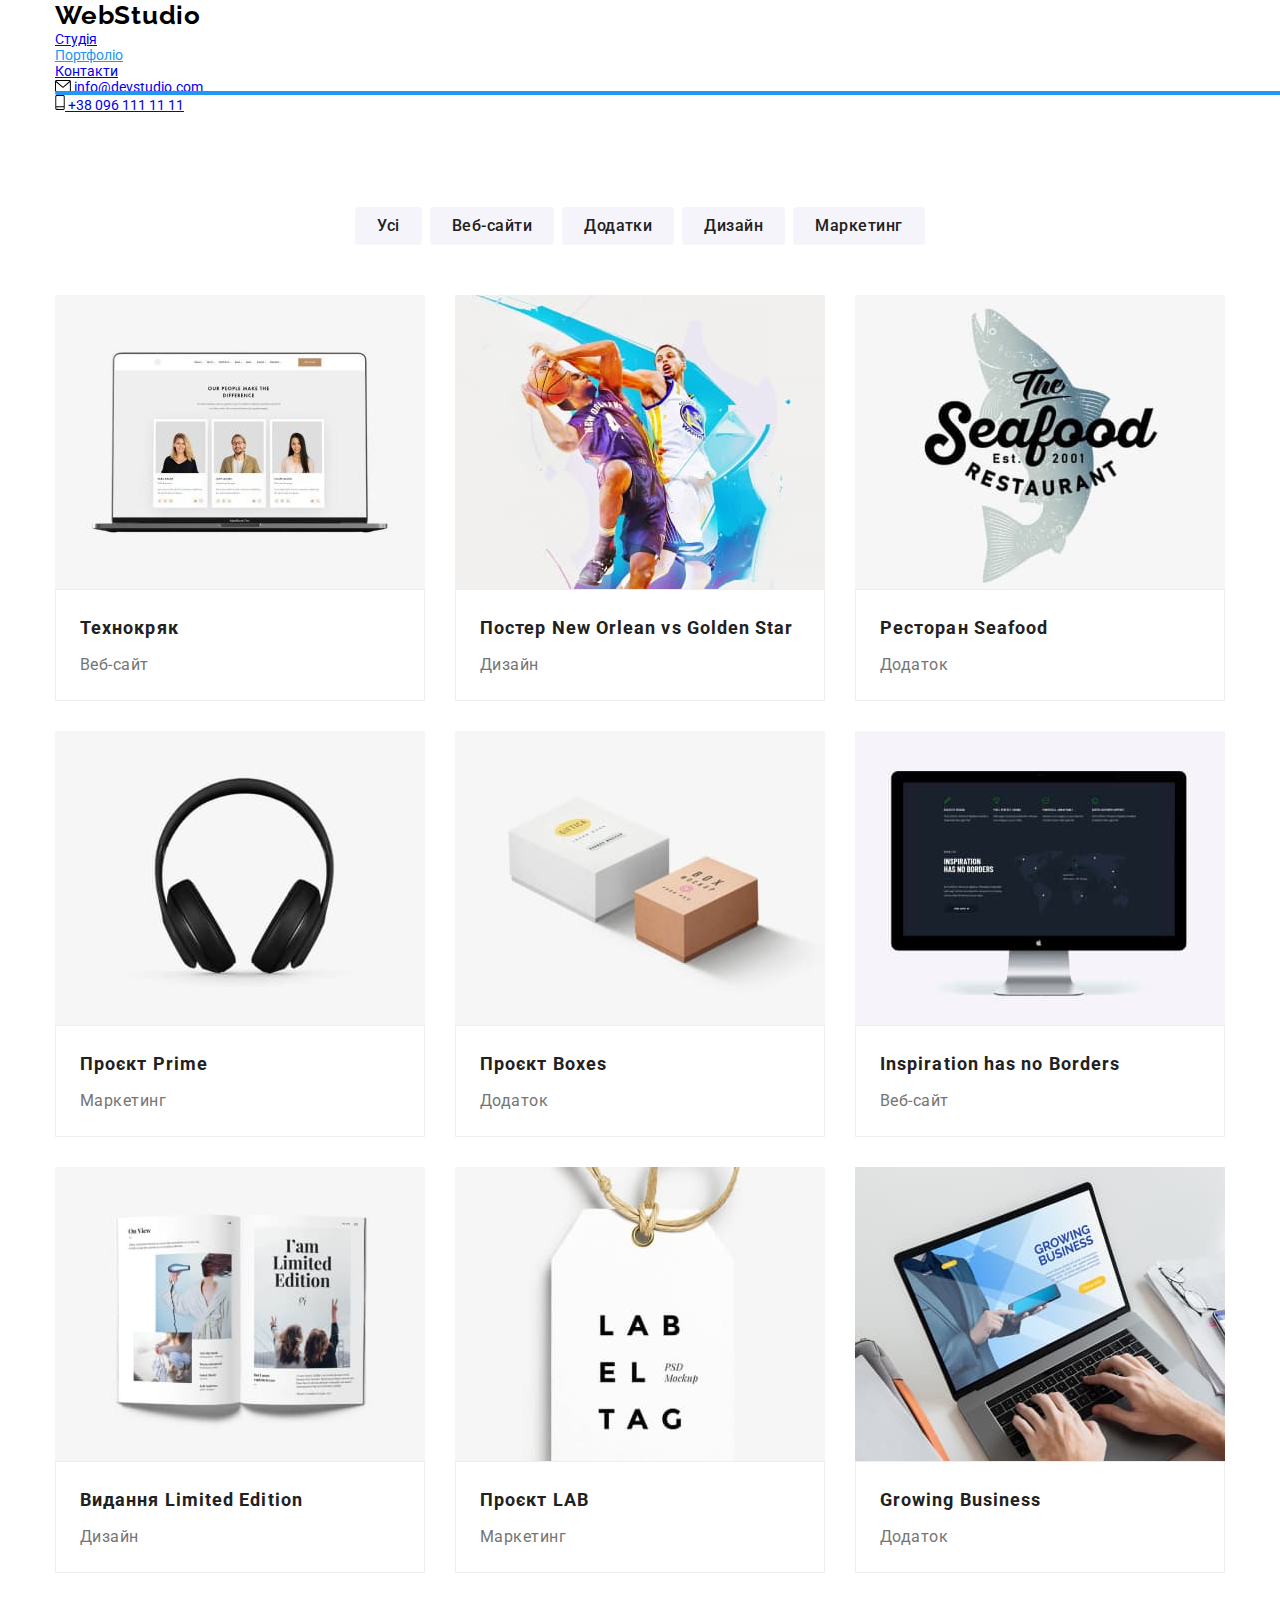
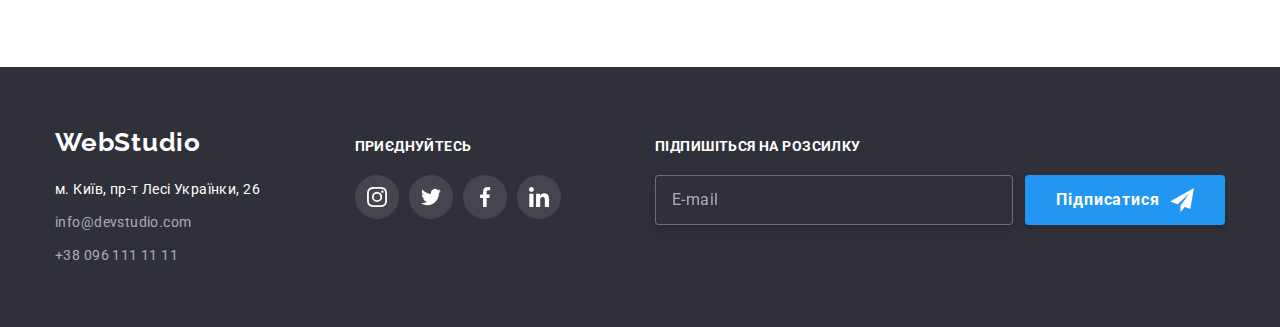
==== portfolio.html @ a8a4c8e5 "Начал делать дз 7" ====
<!DOCTYPE html>
<html lang="uk">
<head>
    <meta charset="UTF-8">
    <meta http-equiv="X-UA-Compatible" content="IE=edge">
    <meta name="viewport" content="width=device-width, initial-scale=1.0">
    <title>Portfolio</title>
    <link rel="stylesheet" href="https://cdnjs.cloudflare.com/ajax/libs/modern-normalize/1.1.0/modern-normalize.min.css">
    <link rel="preconnect" href="https://fonts.googleapis.com">
    <link rel="preconnect" href="https://fonts.gstatic.com" crossorigin>
    <link href="https://fonts.googleapis.com/css2?family=Raleway:wght@700&family=Roboto:wght@400;500;700;900&display=swap"
        rel="stylesheet">
    <link rel="stylesheet" href="./css/styles.css">
</head>
<body>
    <header>

        <div class="container header-container">
        <nav class="main-nav">
            <a lang="en" class="logo" href="./index.html"><span class="logo-conteiner">Web</span>Studio</a>
            <ul class="nav">
                <li>
                    <a class="link-nav" href="./index.html">Студія</a>
                </li>
                <li>
                    <a class="link-nav current" href="#">Портфоліо</a>
                </li>
                <li>
                    <a class="link-nav" href="#">Контакти</a>
                </li>
            </ul>
        </nav>
        <ul class="mail">
            <li>
                <a lang="en" class="mail-link" href="mailto:info@devstudio.com">
                    <svg class="mail-icon" width="16px" height="12px">
                        <use href="./images/icons.svg#icon-mail">
                        </use>
                    </svg>
                    info@devstudio.com
                </a>
            </li>
            <li>
                <a class="mail-link" href="tel:+380961111111">
                    <svg class="mail-icon-tel" width="10px" height="15px">
                        <use href="./images/icons.svg#icon-tel">
                        </use>
                    </svg>
                    +38 096 111 11 11
                </a>
            </li>
        </ul>
        </div>

    </header>

    <main>

        <section class="section">

        <div class="container">
            <h1 class="visually-hidden">
                Портфоліо
            </h1>

        <ul class="button-list">
            <li>
                <button class="button-list-item" type="button">Усі</button>
            </li>
            <li>
                <button class="button-list-item" type="button">Веб-сайти</button>
            </li>
            <li>
                <button class="button-list-item" type="button">Додатки</button>
            </li>
            <li>
                <button class="button-list-item" type="button">Дизайн</button>
            </li>
            <li>
                <button class="button-list-item" type="button">Маркетинг</button>
            </li>
        </ul>

        <div class="flex-container">
        <ul class="reclam">
            
            <li>
                <a href="" class="reclam-link">
                    <div class="reclam-backdrop">
                        <img src="./images/technokriack.jpg" alt="Список із трьох людей" width="370" height="294">
                        <div class="reclam-box">
                            <p class="reclam-text">
                                Ресурс пропонує комплексні пропозиції з різним рівнем функціоналу та сервісів. Все це дозволить відвідувачу отримати
                                вичерпні відомості про компанію чи приватну особу.
                            </p>
                        </div>
                    </div>
                <div class="reclam-tools">
                <h2 class="reclam-title">
                    Технокряк
                </h2>
                <p class="reclam-item">
                    Веб-сайт
                </p>
                </div>
                </a>
            </li>
                        
            <li>
                <a href="" class="reclam-link">
                    <div class="reclam-backdrop">
                        <img src="./images/basketball.jpg" alt="Два хлопці грають у баскетбол" width="370" height="294">
                        <div class="reclam-box">
                            <p class="reclam-text">
                                Ресурс пропонує комплексні пропозиції з різним рівнем функціоналу та сервісів. Все це дозволить відвідувачу отримати
                                вичерпні відомості про компанію чи приватну особу.
                            </p>
                        </div>
                    </div>
                <div class="reclam-tools">
                <h2 class="reclam-title">
                    Постер New Orlean vs Golden Star
                </h2>
                <p class="reclam-item">
                    Дизайн
                </p>
                </div>
                </a>
            </li>
                        
            <li>
                <a href="" class="reclam-link">
                    <div class="reclam-backdrop">
                        <img src="./images/restaurant.jpg" alt="логотип ресторану" width="370" height="294">
                        <div class="reclam-box">
                            <p class="reclam-text">
                                Ресурс пропонує комплексні пропозиції з різним рівнем функціоналу та сервісів. Все це дозволить відвідувачу отримати
                                вичерпні відомості про компанію чи приватну особу.
                            </p>
                        </div>
                    </div>
                <div class="reclam-tools">
                <h2 class="reclam-title">
                    Ресторан Seafood
                </h2>
                <p class="reclam-item">
                    Додаток
                </p>
                </div>
                </a>
            </li>
                        
            <li>
                <a href="" class="reclam-link">
                    <div class="reclam-backdrop">
                        <img src="./images/headphones.jpg" alt="фото навушників" width="370" height="294">
                        <div class="reclam-box">
                            <p class="reclam-text">
                                Ресурс пропонує комплексні пропозиції з різним рівнем функціоналу та сервісів. Все це дозволить відвідувачу отримати
                                вичерпні відомості про компанію чи приватну особу.
                            </p>
                        </div>
                    </div>
                <div class="reclam-tools">
                <h2 class="reclam-title">
                    Проєкт Prime
                </h2>
                <p class="reclam-item">
                    Маркетинг
                </p>
                </div>
                </a>
            </li>
                        
            <li>
                <a href="" class="reclam-link">
                <div class="reclam-backdrop">
                    <img src="./images/boxes.jpg" alt="фото двох невеликих коробочьок" width="370" height="294">
                    <div class="reclam-box">
                        <p class="reclam-text">
                            Ресурс пропонує комплексні пропозиції з різним рівнем функціоналу та сервісів. Все це дозволить відвідувачу отримати
                            вичерпні відомості про компанію чи приватну особу.
                        </p>
                    </div>
                </div>
                <div class="reclam-tools">
                <h2 class="reclam-title">
                    Проєкт Boxes
                </h2>
                <p class="reclam-item">
                    Додаток
                </p>
                </div>
                </a>
            </li>
                        
            <li>
                <a href="" class="reclam-link">
                <div class="reclam-backdrop">
                    <img src="./images/monitor.jpg" alt="зображення монітору" width="370" height="294">
                    <div class="reclam-box">
                        <p class="reclam-text">
                            Ресурс пропонує комплексні пропозиції з різним рівнем функціоналу та сервісів. Все це дозволить відвідувачу отримати
                            вичерпні відомості про компанію чи приватну особу.
                        </p>
                    </div>
                </div>
                <div class="reclam-tools">
                <h2 lang="en" class="reclam-title">
                    Inspiration has no Borders
                </h2>
                <p class="reclam-item">
                    Веб-сайт
                </p>
                </div>
                </a>
            </li>
                        
            <li>
                <a href="" class="reclam-link">
                <div class="reclam-backdrop">
                    <img src="./images/book.jpg" alt="на фото зображена книга під назвою обмежений випуск" width="370" height="294">
                    <div class="reclam-box">
                        <p class="reclam-text">
                            Ресурс пропонує комплексні пропозиції з різним рівнем функціоналу та сервісів. Все це дозволить відвідувачу отримати
                            вичерпні відомості про компанію чи приватну особу.
                        </p>
                    </div>
                </div>
                <div class="reclam-tools">
                <h2 class="reclam-title">
                    Видання Limited Edition
                </h2>
                <p class="reclam-item">
                    Дизайн
                </p>
                </div>
                </a>
            </li>
                        
            <li>
                <a href="" class="reclam-link">
                <div class="reclam-backdrop">
                    <img src="./images/trinket.jpg" alt="на малюнку зображений брелок" width="370" height="294">
                    <div class="reclam-box">
                        <p class="reclam-text">
                            Ресурс пропонує комплексні пропозиції з різним рівнем функціоналу та сервісів. Все це дозволить відвідувачу отримати
                            вичерпні відомості про компанію чи приватну особу.
                        </p>
                    </div>
                </div>
                <div class="reclam-tools">
                <h2 class="reclam-title">
                    Проєкт LAB
                </h2>
                <p class="reclam-item">
                    Маркетинг
                </p>
                </div>
                </a>
            </li>
            
            <li>
                <a href="" class="reclam-link">
                <div class="reclam-backdrop">
                    <img src="./images/notbook.jpg" alt="на малюнку зображений ноутбук" width="370" height="294">
                    <div class="reclam-box">
                        <p class="reclam-text">
                            Ресурс пропонує комплексні пропозиції з різним рівнем функціоналу та сервісів. Все це дозволить відвідувачу отримати
                            вичерпні відомості про компанію чи приватну особу.
                        </p>
                    </div>
                </div>
                <div class="reclam-tools">
                <h2 lang="en" class="reclam-title">
                    Growing Business
                </h2>
                <p class="reclam-item">
                    Додаток
                </p>
                </div>
                </a>
            </li>
            
        </ul>
        </div>
        </div>

        </section>

    </main>

    <footer>

        <div class="container footer-box">
            <div>
                <address class="address">
                    <a lang="en" class="logotipes" href="./index.html"><span class="logo-conteiner">Web</span>Studio</a>
                    <ul class="address-list">
                        <li>
                            <a class="address-name mails" href="https://goo.gl/maps/CPtrU1FHBa2aNyZL9" target="_blank"
                                rel="noopener noreferrer nofollow">
                                м. Київ, пр-т Лесі
                                Українки, 26</a>
                        </li>
                        <li>
                            <a class="address-link mails" href="mailto:info@devstudio.com">info@devstudio.com</a>
                        </li>
                        <li>
                            <a class="address-link" href="tel:+380961111111">+38 096 111 11 11</a>
                        </li>
                    </ul>
                </address>
            </div>
        
            <div>
                <b class="footer-title">
                    приєднуйтесь
                </b>
                <ul class="footer-list">
                    <li>
                        <a href="" class="footer-link">
                            <svg class="footer-icon" width="20" height="20">
                                <use href="./images/icons.svg#icon-instagram">
                                </use>
                            </svg>
                        </a>
                    </li>
        
                    <li>
                        <a href="" class="footer-link">
                            <svg class="footer-icon" width="20" height="20">
                                <use href="./images/icons.svg#icon-twitter">
                                </use>
                            </svg>
                        </a>
                    </li>
        
                    <li>
                        <a href="" class="footer-link">
                            <svg class="footer-icon" width="20" height="20">
                                <use href="./images/icons.svg#icon-facebook">
                                </use>
                            </svg>
                        </a>
                    </li>
        
                    <li>
                        <a href="" class="footer-link">
                            <svg class="footer-icon" width="20" height="20">
                                <use href="./images/icons.svg#icon-linkedin">
                                </use>
                            </svg>
                        </a>
                    </li>
                </ul>
            </div>

            <div class="subscription-box">
                <b class="subscription-text">Підпишіться на розсилку</b>
                <form class="subscription-form">
                    <input type="email" name="mail" placeholder="E-mail" />
                    <button class="subscription-button" type="submit">Підписатися
                        <svg class="subscription-icon" width="24" height="24">
                            <use href="./images/icons.svg#icon-envelope">
                            </use>
                        </svg>
                    </button>
            
                </form>
            </div>
        </div>

    </footer>

</body>
</html>
---- css/styles.css ----
:root {
   --primery-text-color: #212121;
   --title-text-color: #757575;
   --acent-color: #2196F3;
   --White: #ffffff;
   --fill-icon: #AFB1B8;
   --secondaly: #2F303A;

   --timing-function: cubic-bezier(0.4, 0, 0.2, 1);
}

/* Основной цвет текста: #212121 */
/* Вторичный цвет текста: #757575 */
/* Акцент: #2196F3 */
/* Белый: #FFFFFF */

/* Основной цвет фона: #FFFFFF */
/* Вторичный цвет фона: #2F303A; */



body {
   background-color: var(--White);
   color: var(--primery-text-color);
   font-family: 'Roboto', sans-serif;
   font-size: 14px;
}
footer {
   background-color: var(--secondaly);
}
img {
   display: block;
   max-width: 100%;
   height: auto;
}  
li {
   list-style: none;
}
.section {
   padding-top: 94px;
   padding-bottom: 94px;
}

/* Контейнер */
.container {
   width: 1200px;
   margin-left: auto;
   margin-right: auto;
   padding: 0% 15px 0% 15px;
   }

h1,
h2, 
h3, 
h4, 
ul,
p {
   margin: 0%;
   padding: 0%;
}

/* page-header */

.page-header {
   padding: 24px 0%;
   border-bottom: 1px solid #ECECEC;
}
.page-header__box {
   display: flex;
   align-items: center;
}
.page-header__nav {
   display: flex;
   align-items: center;
}
.logo {
   font-family: 'Raleway';
   font-weight: 700;
   font-size: 26px;
   line-height: 1.19;
   letter-spacing: 0.03em;

   text-decoration: none;

   color: #000000;
}
.page-header__logo {
   color: var(--acent-color);
}

/* site-nav */
.site-nav {
   display: flex;
   margin-left: 93px;
   gap: 50px;
}
.site-nav__link {
   position: relative;

   font-weight: 500;
   line-height: 1.14;
   letter-spacing: 0.02em;

   text-decoration: none;
   outline: none;
   color: var(--primery-text-color);
   transition: color 250ms var(--timing-function);
}
.site-nav__link:hover,
.current, 
.site-nav__link:focus { 
   color: var(--acent-color);
}
.current::after {
   content: "";
   position: absolute;
   display: block;
   margin-top: 28px;
   
   width: 100%;
   height: 4px;
   border-radius: 2px;
   background-color: var(--acent-color);
   
   transition: opacity 250ms var(--timing-function);
}

/* contact */
.contact {
   display: flex;
   margin-left: auto;
   gap: 50px;
}
.contact-link {
   font-weight: 500;
   line-height: 1.14;
   letter-spacing: 0.02em;

   text-decoration: none;
   outline: none;
   
   color: var(--title-text-color);
   fill: currentColor;

   transition: color 250ms var(--timing-function);
}
.contact-link:hover,
.contact-link:focus {
   color: var(--acent-color);
}

/* hero */

.hero {
   padding: 200px 0%;
   margin-right: auto;
   margin-left: auto;

   text-align: center;
   height: 600px;
   max-width: 1600px;
      
   background: var(--secondaly);
   background-color:  #C4C4C4;
   background-image: linear-gradient(
      rgba(47, 48, 58, 0.4),
      rgba(47, 48, 58, 0.4)
   ),
   url(../images/overlay.jpg)
}
.hero-title {
   margin-right: auto;
   margin-left: auto;
   margin-bottom: 30px;
      
   text-align: center;
   text-transform: uppercase;
   width: 700px;
   font-weight: 900;
   font-size: 44px;
   line-height: 1.36;
   letter-spacing: 0.06em;
   
   color: var(--White);
}
.hero-button {
   display: block;
   margin-right: auto;
   margin-left: auto;
   padding: 10px 32px;
    
   font-weight: 700;
   font-size: 16px;
   line-height: 1.87;
   font-family: inherit;
   letter-spacing: 0.06em;

   border-radius: 4px;
   border: none;
   color: var(--White);
   background-color: var(--acent-color);

   transition: background-color 250ms var(--timing-function), 
               box-shadow 250ms var(--timing-function);
}
.hero-button:hover,
.hero-button:focus {
   background-color: var(--acent-color);
   box-shadow: 0px 4px 4px rgba(0, 0, 0, 0.15);
   cursor: pointer;
}


/* features-company */

.features-company {
   padding-top: 94px;
   padding-bottom: 94px;
}

/* visually-hidden */
.visually-hidden {
   position: absolute;
   white-space: nowrap;
   width: 1px;
   height: 1px;
   overflow: hidden;
   border: none;
   padding: 0;
   clip: rect(0 0 0 0);
   clip-path: inset(50%);
   margin: -1px;
}

/* features-list */
.features-list {
   display: flex;
   gap: 30px;
}
.features-list__box {
   display: flex;
   align-items: center;
   justify-content: center;
   
   margin-bottom: 30px;
   width: 270px; 
   height: 120px;
   background: #F5F4FA;
   border-radius: 4px;
}
.features-list__icon {
   width: 70px;
   height: 70px;
}
.features-list__title {
   margin-bottom: 10px;

   color: var(--primery-text-color);
   font-weight: 700;
   font-size: 14px;
   line-height: 1.14;
   letter-spacing: 0.03em;
   text-transform: uppercase;
}
.features-list__item {
   color: var(--title-text-color);
   line-height: 1.7;
   letter-spacing: 0.03em;
}

/* work-company */

.work-company {
   padding-bottom: 94px;
}
.work-company__title {
   margin-bottom: 50px;
   text-align: center;

   color: var(--primery-text-color);
   font-weight: 700;
   font-size: 36px;
   line-height: 1.16;
   letter-spacing: 0.03em;
}

/* work-list */
.work-list {
   display: flex;
   gap: 30px;
}
.work-list__box {
   position: relative;
   display: flex;
   align-items: flex-end;
   justify-content: center;
}
.work-list__element {
   position: absolute;
   width: 370px;
   padding: 27px 107px;
   border: none;
   font-weight: 700;
   line-height: 1.14;
   letter-spacing: 0.03em;

   text-transform: uppercase;
   white-space: nowrap;;
   background: rgba(47, 48, 58, 0.8);
   color: #FFFFFF;
}

/* command */

.command {
   padding-top: 94px;
   padding-bottom: 94px;

   background: #F5F4FA;
}
.command-title {
   margin-bottom: 50px;

   font-weight: 700;
   font-size: 36px;
   line-height: 1.16;
   text-align: center;
   letter-spacing: 0.03em;
   color: var(--primery-text-color);
}

/* command-wrapper */
.command-wrapper {
   display: flex;
   gap: 30px;
}
.command-wrapper__list {
   width: 270px;
   text-align: center;
   background: #FFFFFF;
   box-shadow: 0px 1px 3px rgba(0, 0, 0, 0.12), 0px 1px 1px rgba(0, 0, 0, 0.14), 0px 2px 1px rgba(0, 0, 0, 0.2);
   border-radius: 0px 0px 4px 4px;
   border: transparent solid 1px;
}
.command-wrapper__box {
   padding: 30px 32px;
}
.command-wrapper__name {
   margin-bottom: 10px;

   font-weight: 500;
   font-size: 16px;
   line-height: 1.18;
   letter-spacing: 0.03em;
   color: var(--primery-text-color);
}
.command-wrapper__speciality {
   margin-bottom: 16px;

   font-size: 16px;
   line-height: 1.18;
   letter-spacing: 0.03em;
   color: var(--title-text-color);
}

/* command-socials */
.command-socials {
   display: flex;
   gap: 10px;
}

.command-socials__link {
   display: flex;
   align-items: center;
   justify-content: center;
   width: 44px;
   height: 44px;
   fill: var(--fill-icon);
   border-radius: 50%;
   outline: none;

   transition: background-color 250ms var(--timing-function),
               box-shadow 250ms var(--timing-function),
               fill 250ms var(--timing-function);
}
.command-socials__link:hover,
.command-socials__link:focus {
   fill: var(--White);
   background-color: var(--acent-color);
   box-shadow: 0px 4px 4px rgba(0, 0, 0, 0.25); 
}

.command-socials__icon {
   width: 20px;
   height: 20px;
}

/* Клиенты */
.client-title {
   margin-bottom: 50px;
   text-align: center;

   color: var(--primery-text-color);
   font-weight: 700px;
   font-size: 36px;
   line-height: 1.16;
   letter-spacing: 0.03em;
}
.client-list {
   display: flex;
   gap: 30px;
}
.client-link {
   display: flex;
   align-items: center;
   justify-content: center;
  
   width: 170px;
   height: 92px;
   border: 1px solid var(--fill-icon);
   border-radius: 4px;
   outline: none;
   fill:var(--fill-icon);

   transition: fill 250ms var(--timing-function),
               border-color 250ms var(--timing-function);
}
.client-link:hover,
.client-link:focus {
   fill: var(--acent-color);
   border-color: var(--acent-color);
}
.client-icon {
   width: 106px;
   height: 60px;
}

/* Футер */
footer {
   padding: 60px 0%;
}
.logotipes {
   font-family: 'Raleway';
   font-weight: 700;
   font-size: 26px;
   line-height: 1.19;
   letter-spacing: 0.03em;
   text-decoration: none;
   color: var(--White);
}
.logotipes {
   display: flex;
   margin-bottom: 20px;
} 
/* Адрес\футер */
.address {
   font-family: 'Roboto';
   font-style: normal;
   letter-spacing: 0.03em;
}
.mails {
   display: flex;
   margin-bottom: 9px;
}
.address-name {
   color: var(--White);
   line-height: 1.7;
   text-decoration: none;
}
.address-link {
   color: rgba(255, 255, 255, 0.6);
   font-weight: 400;
   line-height: 1.7;
   text-decoration: none;
   transition: color 250ms var(--timing-function);
}
.address-link:hover,
.address-link:focus {
   color: var(--acent-color);
}
.footer-box {
   display: flex;
   align-items: baseline;
   justify-content: space-between;
}
.footer-title {
   line-height: 1.14;
   letter-spacing: 0.03em;
   text-transform: uppercase;

   color: #FFFFFF;
}
.footer-list {
   display: flex;
   margin-top: 20px;
   gap: 10px;
}
.footer-link {
   display: flex;
   align-items: center;
   justify-content: center;
   width: 44px;
   height: 44px;

   border-radius: 50%;
   outline: none;

   fill: #ffffff;
   background: rgba(255, 255, 255, 0.1);
   transition: background-color 250ms var(--timing-function);
}
.footer-link:hover,
.footer-link:focus {
   background-color: var(--acent-color);
}
.subscription-text {
   font-weight: 700;
   line-height: 1.14;
   letter-spacing: 0.03em;
   text-transform: uppercase;

   color: #FFFFFF;
}
.subscription-form {
   display: flex;
   margin-top: 20px;
}
.subscription-box input {
   display: block;
   width: 358px;
   height: 50px;
   margin-right: 12px;
   padding: 15px 0 15px 16px;

   color: var(--White);
   background-color: var(--secondaly);
   border: 1px solid rgba(255, 255, 255, 0.3);
   filter: drop-shadow(0px 4px 4px rgba(0, 0, 0, 0.15));
   border-radius: 4px;
}

.subscription-box input::placeholder {
   font-size: 16px;
   line-height: 1.25;
   letter-spacing: 0.03em;

   color: rgba(255, 255, 255, 0.6);
}
.subscription-button {
   position: relative;
   display: flex;
   align-items: center;
   justify-content: center;

   gap: 10px;
   width: 200px;
   padding: 10px;
   font-weight: 700;
   font-size: 16px;
   line-height: 1.87;
   letter-spacing: 0.06em;

   color: #FFFFFF;
   background-color: var(--acent-color);
   box-shadow: 0px 4px 4px rgba(0, 0, 0, 0.15);
   border-radius: 4px;
   border: none;
}
.subscription-icon {
   fill: var(--White);
}


/* Портфолио */
.button-list {
   display: flex;
   justify-content: center;
   margin-bottom: 50px;
   text-align: center;
}
.button-list li {
   margin-right: 8px;
}
.button-list li:last-child {
   margin-right: 0%;
}
.button-list-item {
   padding: 6px 22px;
      
   font-family: 'Roboto';
   font-weight: 500;
   font-size: 16px;
   line-height: 1.62;

   letter-spacing: 0.03em;
   border-radius: 4px;
   border: none;
   background: #F5F4FA;
   color: var(--primery-text-color);

   transition: color 250ms var(--timing-function),
               background-color 250ms var(--timing-function),
               box-shadow 250ms var(--timing-function),
               filter 250ms var(--timing-function);               ;
}
.button-list-item:hover {
   color: var(--White);
   background-color: var(--acent-color);
   box-shadow: 0px 3px 1px rgba(0, 0, 0, 0.1), 0px 1px 2px rgba(0, 0, 0, 0.08), 0px 2px 2px rgba(0, 0, 0, 0.12);
   cursor: pointer;
}
.button-list-item:focus {
   color: var(--White);
   background: var(--acent-color);
   filter: drop-shadow(0px 4px 4px rgba(0, 0, 0, 0.25));
   }

/* Карточки портфолио */
.reclam {
   display: flex;
   flex-wrap: wrap;
   gap: 30px; 
}
.reclam-link {
   display: block;
   text-decoration: none;

   transition: box-shadow 250ms var(--timing-function);
}
.reclam-link:hover {
   box-shadow: 0px 1px 1px rgba(0, 0, 0, 0.12), 0px 4px 4px rgba(0, 0, 0, 0.06), 1px 4px 6px rgba(0, 0, 0, 0.16);
}
.reclam-backdrop {
   position: relative;
   overflow: hidden;
}
.reclam-box {
   position: absolute;
   top: 0;
   left: 0;
   width: 100%;
   height: 100%;
   background-color: var(--acent-color);

   opacity: 0.9;
   transform: translateY(100%);
   transition: transform 250ms var(--timing-function);
}
.reclam-backdrop:hover::after {
   transform: translateY(0);
}
.reclam-link:hover .reclam-box {
   transform: translateY(0);
}
.reclam-text {
   padding: 63px 24px;

   font-size: 18px;
   line-height: 1.55;

   letter-spacing: 0.03em;
   color: var(--White);
}
.reclam-text:hover {
   transform: translateY(0);
}
.reclam-tools {
   padding: 20px 24px;
   border: 1px solid #EEEEEE;
}
.reclam-title {
   margin-bottom: 4px;

   font-weight: 700;
   font-size: 18px;
   line-height: 2;
   letter-spacing: 0.06em;
   color: var(--primery-text-color);
}
.reclam-item {
   font-size: 16px;
   line-height: 1.87;
   letter-spacing: 0.03em;
   color: var(--title-text-color);
}

/* modal */
.backdrop {
   position: fixed;
   top: 0;
   left: 0;
   width: 100%;
   height: 100%;
   background-color: rgba(0, 0, 0, 0.2);
   opacity: 1;
   transition: opacity 250ms var(--timing-function),
               visibility 250ms var(--timing-function);
}
.backdrop.is-hidden {
   opacity: 0;
   pointer-events: none;
   visibility: hidden;
}
.backdrop.is-hidden .modal {
   transform: translate(-50%, -50%) scaleX(0.1);
}
.modal {
   position: relative;
   padding: 40px;
   top: 50%;
   left: 50%;
      
   height: 581px;
   width: 528px;
   background-color: #FFFFFF;
   box-shadow: 0px 1px 3px rgba(0, 0, 0, 0.12), 0px 1px 1px rgba(0, 0, 0, 0.14), 0px 2px 1px rgba(0, 0, 0, 0.2);
   border-radius: 4px;

   transform: translate(-50%, -50%) scaleX(1);
   transition: transform 250ms var(--timing-function);
}
.modal-button {
   position: absolute;
   display: flex;
   justify-content: center;
   align-items: center;
   top: 8px;
   right: 8px;

   padding: 9px 9px 10px 10px;   
   width: 30px;
   height: 30px;

   cursor: pointer;
   border: 1px solid rgba(0, 0, 0, 0.1);
   border-radius: 50%;
   outline: none;
   background-color: #ffffff;
   transition: fill 250ms var(--timing-function);
}
.modal-button:hover,
.modal-button:focus {
   fill: var(--acent-color);
}
.modal-icon {
   width: 11px;
   height: 11px;
   filter: drop-shadow(0px 4px 4px rgba(0, 0, 0, 0.25));
}

/* Modal form */
.form-text {
   display: flex;
   justify-content: center;
   margin-bottom: 12px;

   font-size: 20px;
   line-height: 1.15;
   letter-spacing: 0.03em;
   
}
.form-field {
   display: flex;
   flex-direction: column;
   margin-bottom: 10px;
}
.form-field label {
   margin-bottom: 4px;

   font-size: 12px;
   line-height: 1.16;
   letter-spacing: 0.01em;

   color: var(--title-text-color);
}
.form-field-box {
   position: relative;
   height: 40px;
   fill: var(--primery-text-color);
}
.form-field input {
   padding: 12px 12px 12px 42px;
   width: 100%;
   
   border: 1px solid rgba(33, 33, 33, 0.2);
   border-radius: 4px;
   outline: none;
   transition: border-color 250ms var(--timing-function);
}
.form-field input:focus  {
   border-color: var(--acent-color);
}
.form-field-box:focus-within .form-field-icon {
   fill: var(--acent-color);
}
.form-field-icon {
   position: absolute;
   top: 50%;
   left: 15px;

   transform: translateY(-50%);
   transition: fill 250ms var(--timing-function);
}
.form-field textarea {
   padding: 12px 16px;
   height: 120px;

   outline: none;
   resize: none;
   border: 1px solid rgba(33, 33, 33, 0.2);
   border-radius: 4px;

   transition: border-color 250ms var(--timing-function);
}
.form-field textarea:focus {
   border-color: var(--acent-color);
}
.form-field::placeholder {
   font-size: 12px;
   line-height: 1.16;
   letter-spacing: 0.01em;
   
   color: rgba(117, 117, 117, 0.5);
   border: 1px solid rgba(33, 33, 33, 0.2);
   border-radius: 4px;
}
.form-field-end {
   margin-bottom: 20px;
}
.form-checkbox {
   display: flex;
   justify-content: center;
   margin-bottom: 30px;
}
.form-checkbox input {
   -webkit-appearance: none;
   -moz-appearance: none;
   appearance: none;

   position: absolute;
}
.form-checkbox label {
   display: flex;
   align-items: center;
   gap: 8px;

   line-height: 1.7;
   letter-spacing: 0.03em;

   color: var(--title-text-color);
}
.checkbox-border {
   display: flex;
   align-items: center;
   justify-content: center;
   width: 16px;
   height: 15px;

   border: 2px solid var(--primery-text-color);
   border-radius: 3px;
   fill: transparent;
}
.checkbox-input:checked + .checkbox-border {
   border: none;
   fill: var(--White);
   background-color: var(--acent-color);
}
.form-checkbox-link {
   color: var(--acent-color);
}
.form-checkbox-icon {
   width: 11px;
   height: 8px;
}
.form-button {
   display: flex;
   margin-left: auto;
   margin-right: auto;
   padding: 10px 52px;
   
   font-weight: 700;
   font-size: 16px;
   line-height: 1.87;
   
   letter-spacing: 0.06em;
   color: var(--White);
   background-color: var(--acent-color);
   box-shadow: 0px 4px 4px rgba(0, 0, 0, 0.15);
   border-radius: 4px;
   cursor: pointer;
   border: none;
   /* transition: background-color 250ms var(--timing-function), 
               box-shadow 250ms var(--timing-function); */
}
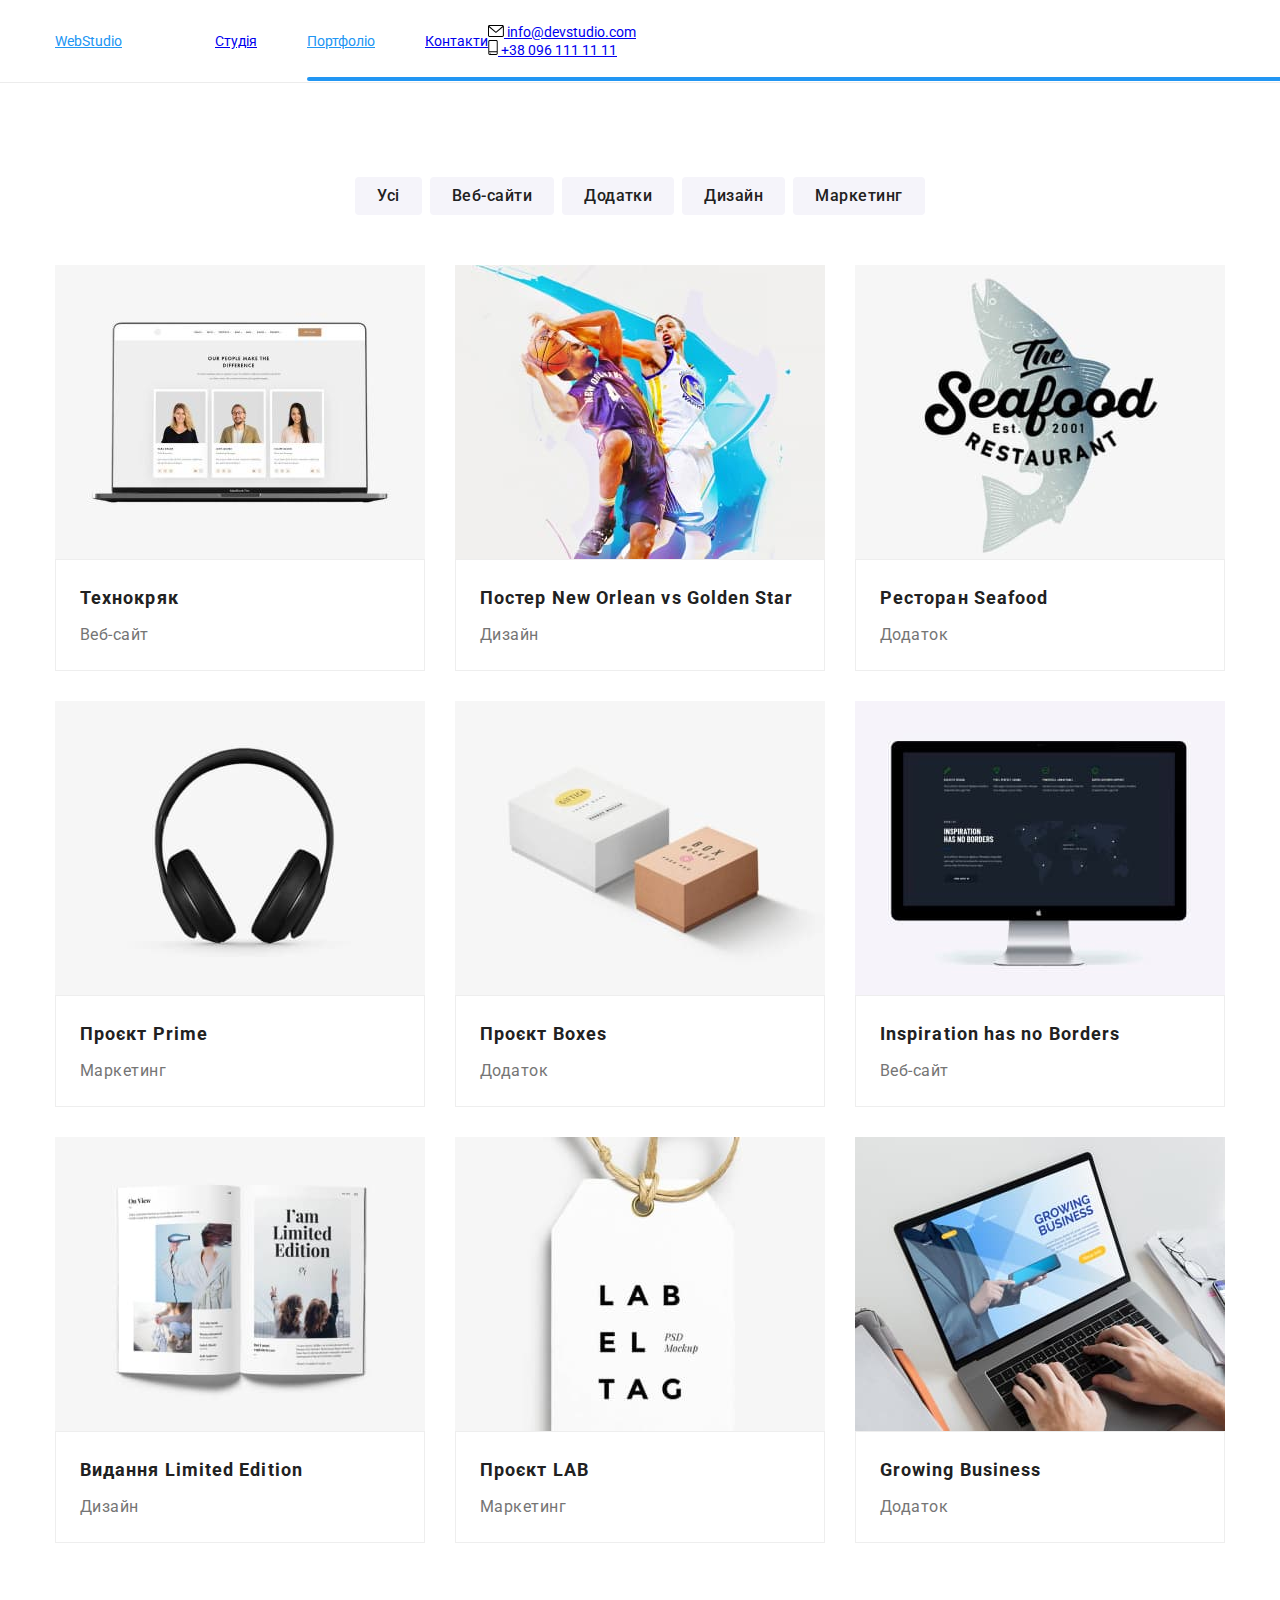
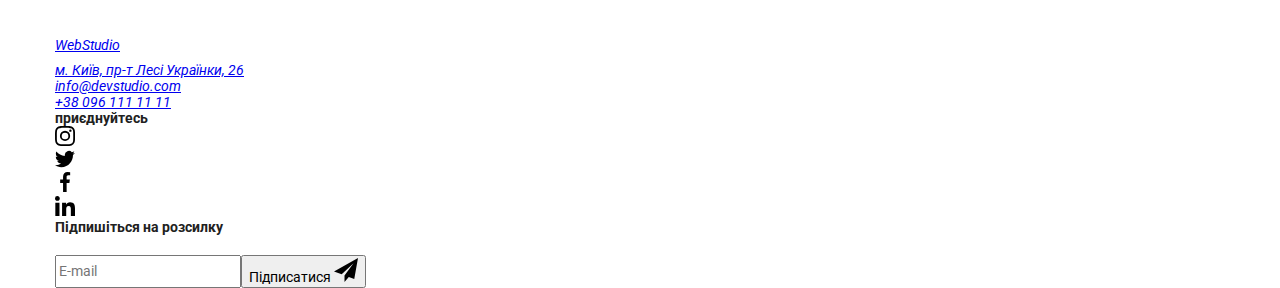
==== commit f8f81121: "Подправил страницу Студия" ====
--- a/portfolio.html
+++ b/portfolio.html
@@ -13,10 +13,10 @@
     <link rel="stylesheet" href="./css/styles.css">
 </head>
 <body>
-    <header>
-
-        <div class="container header-container">
-        <nav class="main-nav">
+    <header class="header">
+
+        <div class="container header__box">
+        <nav class="header__nav">
             <a lang="en" class="logo" href="./index.html"><span class="logo-conteiner">Web</span>Studio</a>
             <ul class="nav">
                 <li>
--- a/css/styles.css
+++ b/css/styles.css
@@ -24,9 +24,6 @@
    color: var(--primery-text-color);
    font-family: 'Roboto', sans-serif;
    font-size: 14px;
-}
-footer {
-   background-color: var(--secondaly);
 }
 img {
    display: block;
@@ -59,21 +56,21 @@
    padding: 0%;
 }
 
-/* page-header */
-
-.page-header {
+/* header */
+
+.header {
    padding: 24px 0%;
    border-bottom: 1px solid #ECECEC;
 }
-.page-header__box {
+.header__box {
    display: flex;
    align-items: center;
 }
-.page-header__nav {
+.header__nav {
    display: flex;
    align-items: center;
 }
-.logo {
+.header__logo {
    font-family: 'Raleway';
    font-weight: 700;
    font-size: 26px;
@@ -84,17 +81,17 @@
 
    color: #000000;
 }
-.page-header__logo {
+.logo {
    color: var(--acent-color);
 }
 
-/* site-nav */
-.site-nav {
+/* nav */
+.nav {
    display: flex;
    margin-left: 93px;
    gap: 50px;
 }
-.site-nav__link {
+.nav__link {
    position: relative;
 
    font-weight: 500;
@@ -106,9 +103,9 @@
    color: var(--primery-text-color);
    transition: color 250ms var(--timing-function);
 }
-.site-nav__link:hover,
+.nav__link:hover,
 .current, 
-.site-nav__link:focus { 
+.nav__link:focus { 
    color: var(--acent-color);
 }
 .current::after {
@@ -131,7 +128,7 @@
    margin-left: auto;
    gap: 50px;
 }
-.contact-link {
+.contact__link {
    font-weight: 500;
    line-height: 1.14;
    letter-spacing: 0.02em;
@@ -144,8 +141,8 @@
 
    transition: color 250ms var(--timing-function);
 }
-.contact-link:hover,
-.contact-link:focus {
+.contact__link:hover,
+.contact__link:focus {
    color: var(--acent-color);
 }
 
@@ -211,14 +208,10 @@
 }
 
 
-/* features-company */
-
-.features-company {
-   padding-top: 94px;
-   padding-bottom: 94px;
-}
+
 
 /* visually-hidden */
+
 .visually-hidden {
    position: absolute;
    white-space: nowrap;
@@ -231,13 +224,17 @@
    clip-path: inset(50%);
    margin: -1px;
 }
-
-/* features-list */
-.features-list {
+/* features */
+
+.features {
+   padding-top: 94px;
+   padding-bottom: 94px;
+}
+.features__list {
    display: flex;
    gap: 30px;
 }
-.features-list__box {
+.features__box {
    display: flex;
    align-items: center;
    justify-content: center;
@@ -248,11 +245,11 @@
    background: #F5F4FA;
    border-radius: 4px;
 }
-.features-list__icon {
+.features__icon {
    width: 70px;
    height: 70px;
 }
-.features-list__title {
+.features__title {
    margin-bottom: 10px;
 
    color: var(--primery-text-color);
@@ -262,7 +259,7 @@
    letter-spacing: 0.03em;
    text-transform: uppercase;
 }
-.features-list__item {
+.features__item {
    color: var(--title-text-color);
    line-height: 1.7;
    letter-spacing: 0.03em;
@@ -270,10 +267,10 @@
 
 /* work-company */
 
-.work-company {
+.work {
    padding-bottom: 94px;
 }
-.work-company__title {
+.work__title {
    margin-bottom: 50px;
    text-align: center;
 
@@ -285,17 +282,17 @@
 }
 
 /* work-list */
-.work-list {
+.work__list {
    display: flex;
    gap: 30px;
 }
-.work-list__box {
+.work__box {
    position: relative;
    display: flex;
    align-items: flex-end;
    justify-content: center;
 }
-.work-list__element {
+.work__element {
    position: absolute;
    width: 370px;
    padding: 27px 107px;
@@ -318,7 +315,7 @@
 
    background: #F5F4FA;
 }
-.command-title {
+.command__title {
    margin-bottom: 50px;
 
    font-weight: 700;
@@ -375,6 +372,7 @@
    justify-content: center;
    width: 44px;
    height: 44px;
+
    fill: var(--fill-icon);
    border-radius: 50%;
    outline: none;
@@ -395,28 +393,36 @@
    height: 20px;
 }
 
-/* Клиенты */
-.client-title {
+/* clients */
+
+.clients {
+   padding-top: 94px;
+   padding-bottom: 94px;
+}
+.clients__title {
+   text-align: center;
    margin-bottom: 50px;
-   text-align: center;
-
-   color: var(--primery-text-color);
-   font-weight: 700px;
+   
    font-size: 36px;
    line-height: 1.16;
    letter-spacing: 0.03em;
-}
-.client-list {
+
+   color: var(--primery-text-color);
+}
+
+/* clients-list */
+.clients-list {
    display: flex;
    gap: 30px;
 }
-.client-link {
+.clients-list__link {
    display: flex;
    align-items: center;
    justify-content: center;
   
    width: 170px;
    height: 92px;
+
    border: 1px solid var(--fill-icon);
    border-radius: 4px;
    outline: none;
@@ -425,80 +431,89 @@
    transition: fill 250ms var(--timing-function),
                border-color 250ms var(--timing-function);
 }
-.client-link:hover,
-.client-link:focus {
+.clients-list__link:hover,
+.clients-list__link:focus {
    fill: var(--acent-color);
    border-color: var(--acent-color);
 }
-.client-icon {
+.clients-list__icon {
    width: 106px;
    height: 60px;
 }
 
-/* Футер */
-footer {
+/* footer */
+
+.footer {
    padding: 60px 0%;
-}
-.logotipes {
+
+   background-color: var(--secondaly);
+}
+.footer__box {
+   display: flex;
+   align-items: baseline;
+   justify-content: space-between;
+}
+.footer__address {
+   font-family: 'Roboto';
+   font-style: normal;
+   letter-spacing: 0.03em;
+}
+.footer__logo {
    font-family: 'Raleway';
    font-weight: 700;
    font-size: 26px;
    line-height: 1.19;
    letter-spacing: 0.03em;
+
+   display: flex;
+   margin-bottom: 20px;
+
    text-decoration: none;
    color: var(--White);
 }
-.logotipes {
-   display: flex;
-   margin-bottom: 20px;
-} 
-/* Адрес\футер */
+
+/* address */
 .address {
-   font-family: 'Roboto';
-   font-style: normal;
-   letter-spacing: 0.03em;
-}
-.mails {
-   display: flex;
-   margin-bottom: 9px;
-}
-.address-name {
+   display: flex;
+   flex-direction: column;
+   gap: 9px;
+}
+.address__text {
    color: var(--White);
    line-height: 1.7;
    text-decoration: none;
 }
-.address-link {
+.address__link {
    color: rgba(255, 255, 255, 0.6);
-   font-weight: 400;
    line-height: 1.7;
    text-decoration: none;
    transition: color 250ms var(--timing-function);
 }
-.address-link:hover,
-.address-link:focus {
+.address__link:hover,
+.address__link:focus {
    color: var(--acent-color);
 }
-.footer-box {
-   display: flex;
-   align-items: baseline;
-   justify-content: space-between;
-}
-.footer-title {
+
+/* footer-box */
+.footer-box__title {
    line-height: 1.14;
    letter-spacing: 0.03em;
    text-transform: uppercase;
 
    color: #FFFFFF;
 }
-.footer-list {
+
+/* footer-inner */
+.footer-inner {
    display: flex;
    margin-top: 20px;
    gap: 10px;
 }
-.footer-link {
+.footer-inner__link {
    display: flex;
    align-items: center;
    justify-content: center;
+
    width: 44px;
    height: 44px;
 
@@ -509,11 +524,13 @@
    background: rgba(255, 255, 255, 0.1);
    transition: background-color 250ms var(--timing-function);
 }
-.footer-link:hover,
-.footer-link:focus {
+.footer-inner__link:hover,
+.footer-inner__link:focus {
    background-color: var(--acent-color);
 }
-.subscription-text {
+
+/* footer-subscription */
+.footer-subscription__text {
    font-weight: 700;
    line-height: 1.14;
    letter-spacing: 0.03em;
@@ -521,11 +538,13 @@
 
    color: #FFFFFF;
 }
+
+/* subscription-form */
 .subscription-form {
    display: flex;
    margin-top: 20px;
 }
-.subscription-box input {
+.footer-subscription input {
    display: block;
    width: 358px;
    height: 50px;
@@ -539,14 +558,14 @@
    border-radius: 4px;
 }
 
-.subscription-box input::placeholder {
+.footer-subscription input::placeholder {
    font-size: 16px;
    line-height: 1.25;
    letter-spacing: 0.03em;
 
    color: rgba(255, 255, 255, 0.6);
 }
-.subscription-button {
+.subscription-form__button {
    position: relative;
    display: flex;
    align-items: center;
@@ -566,7 +585,7 @@
    border-radius: 4px;
    border: none;
 }
-.subscription-icon {
+.subscription-form__icon {
    fill: var(--White);
 }
 
@@ -684,7 +703,8 @@
    color: var(--title-text-color);
 }
 
-/* modal */
+/* backdrop */
+
 .backdrop {
    position: fixed;
    top: 0;
@@ -704,6 +724,8 @@
 .backdrop.is-hidden .modal {
    transform: translate(-50%, -50%) scaleX(0.1);
 }
+
+/* modal */
 .modal {
    position: relative;
    padding: 40px;
@@ -712,6 +734,7 @@
       
    height: 581px;
    width: 528px;
+
    background-color: #FFFFFF;
    box-shadow: 0px 1px 3px rgba(0, 0, 0, 0.12), 0px 1px 1px rgba(0, 0, 0, 0.14), 0px 2px 1px rgba(0, 0, 0, 0.2);
    border-radius: 4px;
@@ -719,7 +742,7 @@
    transform: translate(-50%, -50%) scaleX(1);
    transition: transform 250ms var(--timing-function);
 }
-.modal-button {
+.modal__button {
    position: absolute;
    display: flex;
    justify-content: center;
@@ -738,18 +761,19 @@
    background-color: #ffffff;
    transition: fill 250ms var(--timing-function);
 }
-.modal-button:hover,
-.modal-button:focus {
+.modal__button:hover,
+.modal__button:focus {
    fill: var(--acent-color);
 }
-.modal-icon {
+.modal__icon {
    width: 11px;
    height: 11px;
    filter: drop-shadow(0px 4px 4px rgba(0, 0, 0, 0.25));
 }
 
-/* Modal form */
-.form-text {
+/* text-form */
+
+.text-form {
    display: flex;
    justify-content: center;
    margin-bottom: 12px;
@@ -757,14 +781,15 @@
    font-size: 20px;
    line-height: 1.15;
    letter-spacing: 0.03em;
-   
-}
-.form-field {
+}
+
+/* form */
+.form__wrapper {
    display: flex;
    flex-direction: column;
    margin-bottom: 10px;
 }
-.form-field label {
+.form__label {
    margin-bottom: 4px;
 
    font-size: 12px;
@@ -773,12 +798,15 @@
 
    color: var(--title-text-color);
 }
-.form-field-box {
+.form__box {
    position: relative;
    height: 40px;
    fill: var(--primery-text-color);
 }
-.form-field input {
+.form__box:focus-within .form__icon {
+   fill: var(--acent-color);
+}
+.form__input {
    padding: 12px 12px 12px 42px;
    width: 100%;
    
@@ -787,13 +815,10 @@
    outline: none;
    transition: border-color 250ms var(--timing-function);
 }
-.form-field input:focus  {
+.form__input:focus  {
    border-color: var(--acent-color);
 }
-.form-field-box:focus-within .form-field-icon {
-   fill: var(--acent-color);
-}
-.form-field-icon {
+.form__icon {
    position: absolute;
    top: 50%;
    left: 15px;
@@ -801,7 +826,12 @@
    transform: translateY(-50%);
    transition: fill 250ms var(--timing-function);
 }
-.form-field textarea {
+
+/* form__end */
+.form__end {
+   margin-bottom: 20px;
+}
+.form__textarea {
    padding: 12px 16px;
    height: 120px;
 
@@ -812,10 +842,10 @@
 
    transition: border-color 250ms var(--timing-function);
 }
-.form-field textarea:focus {
+.form__textarea:focus {
    border-color: var(--acent-color);
 }
-.form-field::placeholder {
+.form__wrapper::placeholder {
    font-size: 12px;
    line-height: 1.16;
    letter-spacing: 0.01em;
@@ -824,35 +854,37 @@
    border: 1px solid rgba(33, 33, 33, 0.2);
    border-radius: 4px;
 }
-.form-field-end {
-   margin-bottom: 20px;
-}
+
+/* form-checkbox */
+
 .form-checkbox {
    display: flex;
    justify-content: center;
    margin-bottom: 30px;
 }
-.form-checkbox input {
+.form-checkbox__label {
+   display: flex;
+   align-items: center;
+   gap: 8px;
+
+   line-height: 1.7;
+   letter-spacing: 0.03em;
+
+   color: var(--title-text-color);
+}
+.form-checkbox__input {
    -webkit-appearance: none;
    -moz-appearance: none;
    appearance: none;
 
    position: absolute;
 }
-.form-checkbox label {
+
+.form-checkbox__border {
    display: flex;
    align-items: center;
-   gap: 8px;
-
-   line-height: 1.7;
-   letter-spacing: 0.03em;
-
-   color: var(--title-text-color);
-}
-.checkbox-border {
-   display: flex;
-   align-items: center;
-   justify-content: center;
+   justify-content: center;
+
    width: 16px;
    height: 15px;
 
@@ -860,18 +892,21 @@
    border-radius: 3px;
    fill: transparent;
 }
-.checkbox-input:checked + .checkbox-border {
+.form-checkbox__input:checked + .form-checkbox__border {
    border: none;
    fill: var(--White);
    background-color: var(--acent-color);
 }
-.form-checkbox-link {
+.form-checkbox__link {
    color: var(--acent-color);
 }
-.form-checkbox-icon {
+.form-checkbox__icon {
    width: 11px;
    height: 8px;
 }
+
+/* form-button */
+
 .form-button {
    display: flex;
    margin-left: auto;
@@ -881,22 +916,20 @@
    font-weight: 700;
    font-size: 16px;
    line-height: 1.87;
-   
    letter-spacing: 0.06em;
+
    color: var(--White);
    background-color: var(--acent-color);
    box-shadow: 0px 4px 4px rgba(0, 0, 0, 0.15);
    border-radius: 4px;
    cursor: pointer;
    border: none;
-   /* transition: background-color 250ms var(--timing-function), 
-               box-shadow 250ms var(--timing-function); */
-}
-
-
-
-
-
-
-
-
+}
+
+
+
+
+
+
+
+
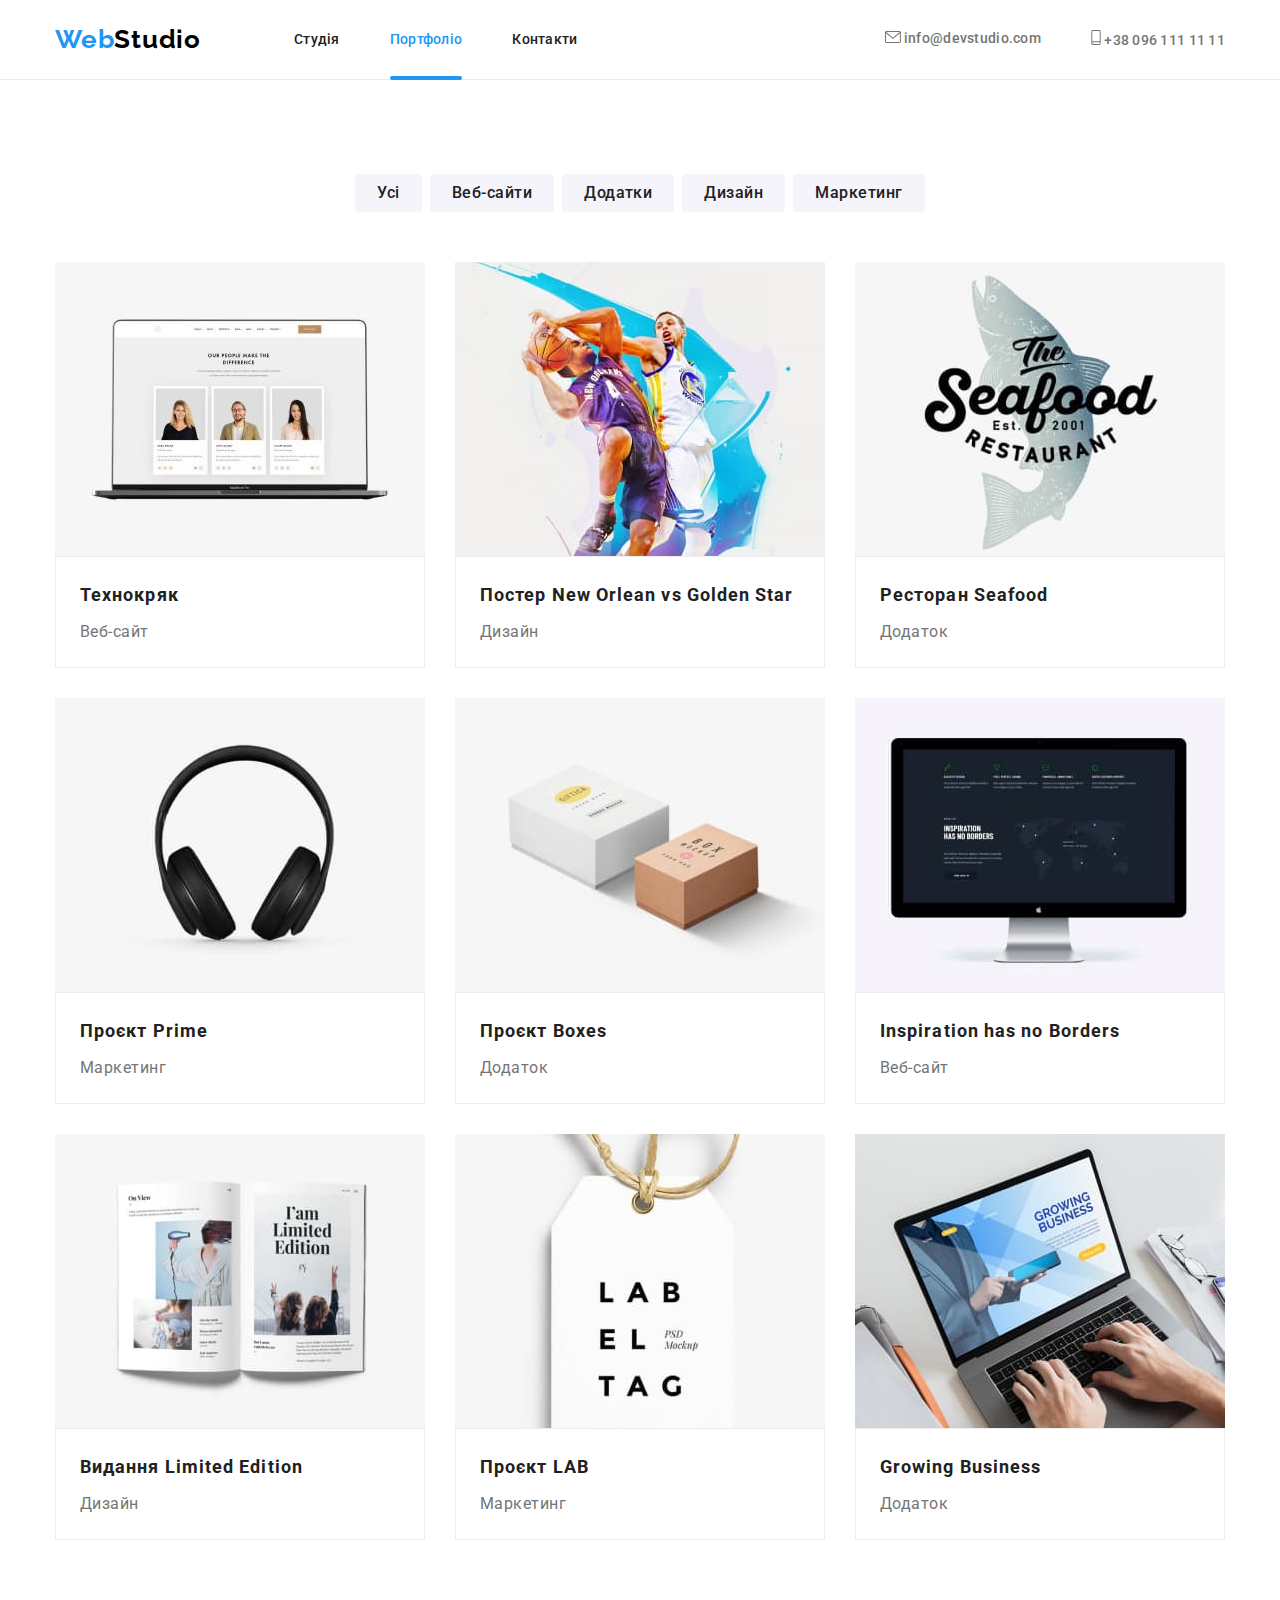
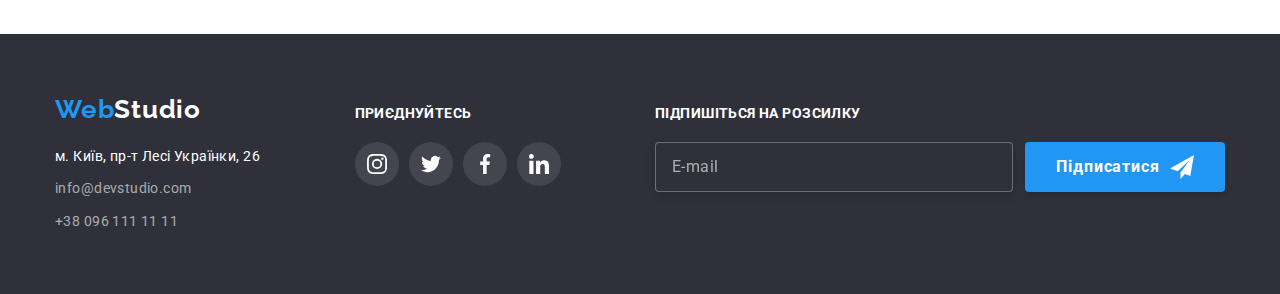
==== commit 94467870: "Сделал БЭМ" ====
--- a/portfolio.html
+++ b/portfolio.html
@@ -17,23 +17,23 @@
 
         <div class="container header__box">
         <nav class="header__nav">
-            <a lang="en" class="logo" href="./index.html"><span class="logo-conteiner">Web</span>Studio</a>
+            <a lang="en" class="header__logo" href="./index.html"><span class="logo">Web</span>Studio</a>
             <ul class="nav">
                 <li>
-                    <a class="link-nav" href="./index.html">Студія</a>
+                    <a class="nav__link" href="./index.html">Студія</a>
                 </li>
                 <li>
-                    <a class="link-nav current" href="#">Портфоліо</a>
+                    <a class="nav__link current" href="#">Портфоліо</a>
                 </li>
                 <li>
-                    <a class="link-nav" href="#">Контакти</a>
+                    <a class="nav__link" href="#">Контакти</a>
                 </li>
             </ul>
         </nav>
-        <ul class="mail">
-            <li>
-                <a lang="en" class="mail-link" href="mailto:info@devstudio.com">
-                    <svg class="mail-icon" width="16px" height="12px">
+        <ul class="contact">
+            <li>
+                <a lang="en" class="contact__link" href="mailto:info@devstudio.com">
+                    <svg class="contact__icon" width="16px" height="12px">
                         <use href="./images/icons.svg#icon-mail">
                         </use>
                     </svg>
@@ -41,8 +41,8 @@
                 </a>
             </li>
             <li>
-                <a class="mail-link" href="tel:+380961111111">
-                    <svg class="mail-icon-tel" width="10px" height="15px">
+                <a class="contact__link" href="tel:+380961111111">
+                    <svg class="contact__icon" width="10px" height="15px">
                         <use href="./images/icons.svg#icon-tel">
                         </use>
                     </svg>
@@ -56,7 +56,7 @@
 
     <main>
 
-        <section class="section">
+        <section class="card">
 
         <div class="container">
             <h1 class="visually-hidden">
@@ -65,19 +65,19 @@
 
         <ul class="button-list">
             <li>
-                <button class="button-list-item" type="button">Усі</button>
-            </li>
-            <li>
-                <button class="button-list-item" type="button">Веб-сайти</button>
-            </li>
-            <li>
-                <button class="button-list-item" type="button">Додатки</button>
-            </li>
-            <li>
-                <button class="button-list-item" type="button">Дизайн</button>
-            </li>
-            <li>
-                <button class="button-list-item" type="button">Маркетинг</button>
+                <button class="button__item" type="button">Усі</button>
+            </li>
+            <li>
+                <button class="button__item" type="button">Веб-сайти</button>
+            </li>
+            <li>
+                <button class="button__item" type="button">Додатки</button>
+            </li>
+            <li>
+                <button class="button__item" type="button">Дизайн</button>
+            </li>
+            <li>
+                <button class="button__item" type="button">Маркетинг</button>
             </li>
         </ul>
 
@@ -290,37 +290,37 @@
 
     </main>
 
-    <footer>
-
-        <div class="container footer-box">
+    <footer class="footer">
+
+        <div class="container footer__box">
             <div>
-                <address class="address">
-                    <a lang="en" class="logotipes" href="./index.html"><span class="logo-conteiner">Web</span>Studio</a>
-                    <ul class="address-list">
+                <address class="footer__address">
+                    <a lang="en" class="footer__logo" href="./index.html"><span class="logo">Web</span>Studio</a>
+                    <ul class="address">
                         <li>
-                            <a class="address-name mails" href="https://goo.gl/maps/CPtrU1FHBa2aNyZL9" target="_blank"
+                            <a class="address__text" href="https://goo.gl/maps/CPtrU1FHBa2aNyZL9" target="_blank"
                                 rel="noopener noreferrer nofollow">
                                 м. Київ, пр-т Лесі
                                 Українки, 26</a>
                         </li>
                         <li>
-                            <a class="address-link mails" href="mailto:info@devstudio.com">info@devstudio.com</a>
+                            <a class="address__link" href="mailto:info@devstudio.com">info@devstudio.com</a>
                         </li>
                         <li>
-                            <a class="address-link" href="tel:+380961111111">+38 096 111 11 11</a>
+                            <a class="address__link" href="tel:+380961111111">+38 096 111 11 11</a>
                         </li>
                     </ul>
                 </address>
             </div>
         
-            <div>
-                <b class="footer-title">
+            <div class="footer-box">
+                <b class="footer-box__title">
                     приєднуйтесь
                 </b>
-                <ul class="footer-list">
+                <ul class="footer-inner">
                     <li>
-                        <a href="" class="footer-link">
-                            <svg class="footer-icon" width="20" height="20">
+                        <a href="" class="footer-inner__link">
+                            <svg class="footer-inner__icon" width="20" height="20">
                                 <use href="./images/icons.svg#icon-instagram">
                                 </use>
                             </svg>
@@ -328,8 +328,8 @@
                     </li>
         
                     <li>
-                        <a href="" class="footer-link">
-                            <svg class="footer-icon" width="20" height="20">
+                        <a href="" class="footer-inner__link">
+                            <svg class="footer-inner__icon" width="20" height="20">
                                 <use href="./images/icons.svg#icon-twitter">
                                 </use>
                             </svg>
@@ -337,8 +337,8 @@
                     </li>
         
                     <li>
-                        <a href="" class="footer-link">
-                            <svg class="footer-icon" width="20" height="20">
+                        <a href="" class="footer-inner__link">
+                            <svg class="footer-inner__icon" width="20" height="20">
                                 <use href="./images/icons.svg#icon-facebook">
                                 </use>
                             </svg>
@@ -346,8 +346,8 @@
                     </li>
         
                     <li>
-                        <a href="" class="footer-link">
-                            <svg class="footer-icon" width="20" height="20">
+                        <a href="" class="footer-inner__link">
+                            <svg class="footer-inner__icon" width="20" height="20">
                                 <use href="./images/icons.svg#icon-linkedin">
                                 </use>
                             </svg>
@@ -356,12 +356,12 @@
                 </ul>
             </div>
 
-            <div class="subscription-box">
-                <b class="subscription-text">Підпишіться на розсилку</b>
+            <div class="footer-subscription">
+                <b class="footer-subscription__text">Підпишіться на розсилку</b>
                 <form class="subscription-form">
                     <input type="email" name="mail" placeholder="E-mail" />
-                    <button class="subscription-button" type="submit">Підписатися
-                        <svg class="subscription-icon" width="24" height="24">
+                    <button class="subscription-form__button" type="submit">Підписатися
+                        <svg class="subscription-form__icon" width="24" height="24">
                             <use href="./images/icons.svg#icon-envelope">
                             </use>
                         </svg>
--- a/css/styles.css
+++ b/css/styles.css
@@ -544,7 +544,7 @@
    display: flex;
    margin-top: 20px;
 }
-.footer-subscription input {
+.subscription-form input {
    display: block;
    width: 358px;
    height: 50px;
@@ -558,7 +558,7 @@
    border-radius: 4px;
 }
 
-.footer-subscription input::placeholder {
+.subscription-form input::placeholder {
    font-size: 16px;
    line-height: 1.25;
    letter-spacing: 0.03em;
@@ -590,20 +590,25 @@
 }
 
 
-/* Портфолио */
+/* card */
+
+.card { 
+   padding-top: 94px;
+   padding-bottom: 94px;
+   
+}
+
+/* button-list */
 .button-list {
    display: flex;
    justify-content: center;
    margin-bottom: 50px;
    text-align: center;
 }
-.button-list li {
-   margin-right: 8px;
-}
-.button-list li:last-child {
-   margin-right: 0%;
-}
-.button-list-item {
+.button-list {
+   gap: 8px;
+}
+.button__item {
    padding: 6px 22px;
       
    font-family: 'Roboto';
@@ -622,17 +627,14 @@
                box-shadow 250ms var(--timing-function),
                filter 250ms var(--timing-function);               ;
 }
-.button-list-item:hover {
+.button__item:hover,
+.button__item:focus {
    color: var(--White);
+   cursor: pointer;
    background-color: var(--acent-color);
    box-shadow: 0px 3px 1px rgba(0, 0, 0, 0.1), 0px 1px 2px rgba(0, 0, 0, 0.08), 0px 2px 2px rgba(0, 0, 0, 0.12);
-   cursor: pointer;
-}
-.button-list-item:focus {
-   color: var(--White);
-   background: var(--acent-color);
    filter: drop-shadow(0px 4px 4px rgba(0, 0, 0, 0.25));
-   }
+}
 
 /* Карточки портфолио */
 .reclam {
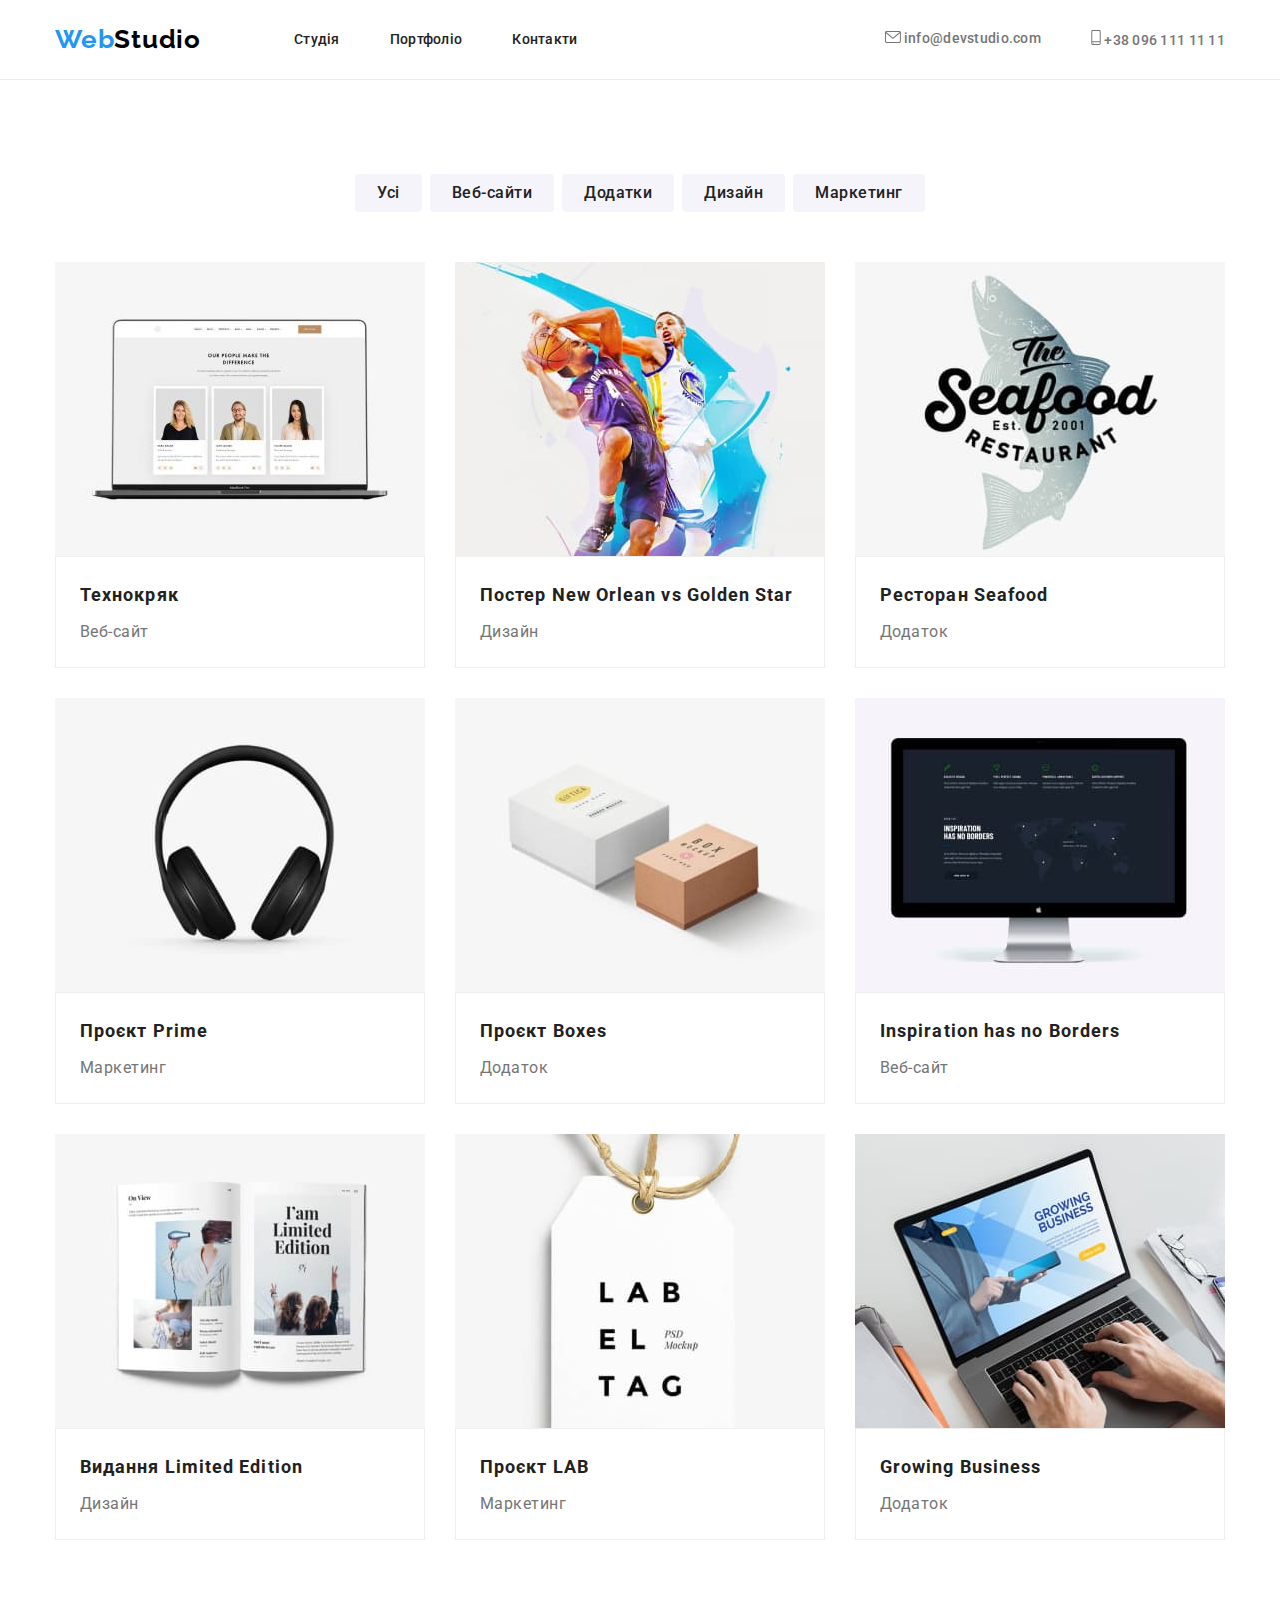
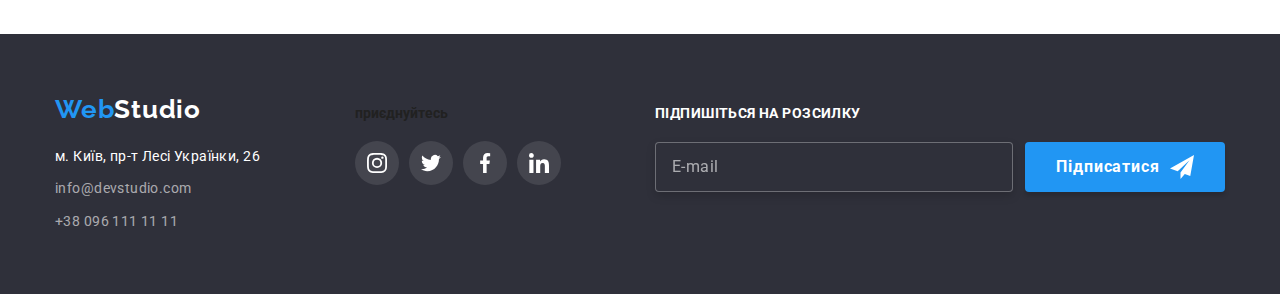
==== commit f711d760: "закончил портфолио sass" ====
--- a/portfolio.html
+++ b/portfolio.html
@@ -11,6 +11,7 @@
     <link href="https://fonts.googleapis.com/css2?family=Raleway:wght@700&family=Roboto:wght@400;500;700;900&display=swap"
         rel="stylesheet">
     <link rel="stylesheet" href="./css/styles.css">
+    <link rel="stylesheet" href="./css/main.min.css">
 </head>
 <body>
     <header class="header">
@@ -63,21 +64,21 @@
                 Портфоліо
             </h1>
 
-        <ul class="button-list">
-            <li>
-                <button class="button__item" type="button">Усі</button>
-            </li>
-            <li>
-                <button class="button__item" type="button">Веб-сайти</button>
-            </li>
-            <li>
-                <button class="button__item" type="button">Додатки</button>
-            </li>
-            <li>
-                <button class="button__item" type="button">Дизайн</button>
-            </li>
-            <li>
-                <button class="button__item" type="button">Маркетинг</button>
+        <ul class="button-card">
+            <li>
+                <button class="button-card__item" type="button">Усі</button>
+            </li>
+            <li>
+                <button class="button-card__item" type="button">Веб-сайти</button>
+            </li>
+            <li>
+                <button class="button-card__item" type="button">Додатки</button>
+            </li>
+            <li>
+                <button class="button-card__item" type="button">Дизайн</button>
+            </li>
+            <li>
+                <button class="button-card__item" type="button">Маркетинг</button>
             </li>
         </ul>
 
--- a/css/styles.css
+++ b/css/styles.css
@@ -1,13 +1,4 @@
-:root {
-   --primery-text-color: #212121;
-   --title-text-color: #757575;
-   --acent-color: #2196F3;
-   --White: #ffffff;
-   --fill-icon: #AFB1B8;
-   --secondaly: #2F303A;
 
-   --timing-function: cubic-bezier(0.4, 0, 0.2, 1);
-}
 
 /* Основной цвет текста: #212121 */
 /* Вторичный цвет текста: #757575 */
@@ -19,57 +10,11 @@
 
 
 
-body {
-   background-color: var(--White);
-   color: var(--primery-text-color);
-   font-family: 'Roboto', sans-serif;
-   font-size: 14px;
-}
-img {
-   display: block;
-   max-width: 100%;
-   height: auto;
-}  
-li {
-   list-style: none;
-}
-.section {
-   padding-top: 94px;
-   padding-bottom: 94px;
-}
 
-/* Контейнер */
-.container {
-   width: 1200px;
-   margin-left: auto;
-   margin-right: auto;
-   padding: 0% 15px 0% 15px;
-   }
-
-h1,
-h2, 
-h3, 
-h4, 
-ul,
-p {
-   margin: 0%;
-   padding: 0%;
-}
 
 /* header */
 
-.header {
-   padding: 24px 0%;
-   border-bottom: 1px solid #ECECEC;
-}
-.header__box {
-   display: flex;
-   align-items: center;
-}
-.header__nav {
-   display: flex;
-   align-items: center;
-}
+
 .header__logo {
    font-family: 'Raleway';
    font-weight: 700;
@@ -85,848 +30,30 @@
    color: var(--acent-color);
 }
 
-/* nav */
-.nav {
-   display: flex;
-   margin-left: 93px;
-   gap: 50px;
-}
-.nav__link {
-   position: relative;
 
-   font-weight: 500;
-   line-height: 1.14;
-   letter-spacing: 0.02em;
 
-   text-decoration: none;
-   outline: none;
-   color: var(--primery-text-color);
-   transition: color 250ms var(--timing-function);
-}
-.nav__link:hover,
-.current, 
-.nav__link:focus { 
-   color: var(--acent-color);
-}
-.current::after {
-   content: "";
-   position: absolute;
-   display: block;
-   margin-top: 28px;
-   
-   width: 100%;
-   height: 4px;
-   border-radius: 2px;
-   background-color: var(--acent-color);
-   
-   transition: opacity 250ms var(--timing-function);
-}
 
-/* contact */
-.contact {
-   display: flex;
-   margin-left: auto;
-   gap: 50px;
-}
-.contact__link {
-   font-weight: 500;
-   line-height: 1.14;
-   letter-spacing: 0.02em;
+/* address */
 
-   text-decoration: none;
-   outline: none;
-   
-   color: var(--title-text-color);
-   fill: currentColor;
 
-   transition: color 250ms var(--timing-function);
-}
-.contact__link:hover,
-.contact__link:focus {
-   color: var(--acent-color);
-}
 
-/* hero */
+/* card */
 
-.hero {
-   padding: 200px 0%;
-   margin-right: auto;
-   margin-left: auto;
 
-   text-align: center;
-   height: 600px;
-   max-width: 1600px;
-      
-   background: var(--secondaly);
-   background-color:  #C4C4C4;
-   background-image: linear-gradient(
-      rgba(47, 48, 58, 0.4),
-      rgba(47, 48, 58, 0.4)
-   ),
-   url(../images/overlay.jpg)
-}
-.hero-title {
-   margin-right: auto;
-   margin-left: auto;
-   margin-bottom: 30px;
-      
-   text-align: center;
-   text-transform: uppercase;
-   width: 700px;
-   font-weight: 900;
-   font-size: 44px;
-   line-height: 1.36;
-   letter-spacing: 0.06em;
-   
-   color: var(--White);
-}
-.hero-button {
-   display: block;
-   margin-right: auto;
-   margin-left: auto;
-   padding: 10px 32px;
-    
-   font-weight: 700;
-   font-size: 16px;
-   line-height: 1.87;
-   font-family: inherit;
-   letter-spacing: 0.06em;
-
-   border-radius: 4px;
-   border: none;
-   color: var(--White);
-   background-color: var(--acent-color);
-
-   transition: background-color 250ms var(--timing-function), 
-               box-shadow 250ms var(--timing-function);
-}
-.hero-button:hover,
-.hero-button:focus {
-   background-color: var(--acent-color);
-   box-shadow: 0px 4px 4px rgba(0, 0, 0, 0.15);
-   cursor: pointer;
-}
+/* backdrop */
 
 
 
 
-/* visually-hidden */
-
-.visually-hidden {
-   position: absolute;
-   white-space: nowrap;
-   width: 1px;
-   height: 1px;
-   overflow: hidden;
-   border: none;
-   padding: 0;
-   clip: rect(0 0 0 0);
-   clip-path: inset(50%);
-   margin: -1px;
-}
-/* features */
-
-.features {
-   padding-top: 94px;
-   padding-bottom: 94px;
-}
-.features__list {
-   display: flex;
-   gap: 30px;
-}
-.features__box {
-   display: flex;
-   align-items: center;
-   justify-content: center;
-   
-   margin-bottom: 30px;
-   width: 270px; 
-   height: 120px;
-   background: #F5F4FA;
-   border-radius: 4px;
-}
-.features__icon {
-   width: 70px;
-   height: 70px;
-}
-.features__title {
-   margin-bottom: 10px;
-
-   color: var(--primery-text-color);
-   font-weight: 700;
-   font-size: 14px;
-   line-height: 1.14;
-   letter-spacing: 0.03em;
-   text-transform: uppercase;
-}
-.features__item {
-   color: var(--title-text-color);
-   line-height: 1.7;
-   letter-spacing: 0.03em;
-}
-
-/* work-company */
-
-.work {
-   padding-bottom: 94px;
-}
-.work__title {
-   margin-bottom: 50px;
-   text-align: center;
-
-   color: var(--primery-text-color);
-   font-weight: 700;
-   font-size: 36px;
-   line-height: 1.16;
-   letter-spacing: 0.03em;
-}
-
-/* work-list */
-.work__list {
-   display: flex;
-   gap: 30px;
-}
-.work__box {
-   position: relative;
-   display: flex;
-   align-items: flex-end;
-   justify-content: center;
-}
-.work__element {
-   position: absolute;
-   width: 370px;
-   padding: 27px 107px;
-   border: none;
-   font-weight: 700;
-   line-height: 1.14;
-   letter-spacing: 0.03em;
-
-   text-transform: uppercase;
-   white-space: nowrap;;
-   background: rgba(47, 48, 58, 0.8);
-   color: #FFFFFF;
-}
-
-/* command */
-
-.command {
-   padding-top: 94px;
-   padding-bottom: 94px;
-
-   background: #F5F4FA;
-}
-.command__title {
-   margin-bottom: 50px;
-
-   font-weight: 700;
-   font-size: 36px;
-   line-height: 1.16;
-   text-align: center;
-   letter-spacing: 0.03em;
-   color: var(--primery-text-color);
-}
-
-/* command-wrapper */
-.command-wrapper {
-   display: flex;
-   gap: 30px;
-}
-.command-wrapper__list {
-   width: 270px;
-   text-align: center;
-   background: #FFFFFF;
-   box-shadow: 0px 1px 3px rgba(0, 0, 0, 0.12), 0px 1px 1px rgba(0, 0, 0, 0.14), 0px 2px 1px rgba(0, 0, 0, 0.2);
-   border-radius: 0px 0px 4px 4px;
-   border: transparent solid 1px;
-}
-.command-wrapper__box {
-   padding: 30px 32px;
-}
-.command-wrapper__name {
-   margin-bottom: 10px;
-
-   font-weight: 500;
-   font-size: 16px;
-   line-height: 1.18;
-   letter-spacing: 0.03em;
-   color: var(--primery-text-color);
-}
-.command-wrapper__speciality {
-   margin-bottom: 16px;
-
-   font-size: 16px;
-   line-height: 1.18;
-   letter-spacing: 0.03em;
-   color: var(--title-text-color);
-}
-
-/* command-socials */
-.command-socials {
-   display: flex;
-   gap: 10px;
-}
-
-.command-socials__link {
-   display: flex;
-   align-items: center;
-   justify-content: center;
-   width: 44px;
-   height: 44px;
-
-   fill: var(--fill-icon);
-   border-radius: 50%;
-   outline: none;
-
-   transition: background-color 250ms var(--timing-function),
-               box-shadow 250ms var(--timing-function),
-               fill 250ms var(--timing-function);
-}
-.command-socials__link:hover,
-.command-socials__link:focus {
-   fill: var(--White);
-   background-color: var(--acent-color);
-   box-shadow: 0px 4px 4px rgba(0, 0, 0, 0.25); 
-}
-
-.command-socials__icon {
-   width: 20px;
-   height: 20px;
-}
-
-/* clients */
-
-.clients {
-   padding-top: 94px;
-   padding-bottom: 94px;
-}
-.clients__title {
-   text-align: center;
-   margin-bottom: 50px;
-   
-   font-size: 36px;
-   line-height: 1.16;
-   letter-spacing: 0.03em;
-
-   color: var(--primery-text-color);
-}
-
-/* clients-list */
-.clients-list {
-   display: flex;
-   gap: 30px;
-}
-.clients-list__link {
-   display: flex;
-   align-items: center;
-   justify-content: center;
-  
-   width: 170px;
-   height: 92px;
-
-   border: 1px solid var(--fill-icon);
-   border-radius: 4px;
-   outline: none;
-   fill:var(--fill-icon);
-
-   transition: fill 250ms var(--timing-function),
-               border-color 250ms var(--timing-function);
-}
-.clients-list__link:hover,
-.clients-list__link:focus {
-   fill: var(--acent-color);
-   border-color: var(--acent-color);
-}
-.clients-list__icon {
-   width: 106px;
-   height: 60px;
-}
-
-/* footer */
-
-.footer {
-   padding: 60px 0%;
-
-   background-color: var(--secondaly);
-}
-.footer__box {
-   display: flex;
-   align-items: baseline;
-   justify-content: space-between;
-}
-.footer__address {
-   font-family: 'Roboto';
-   font-style: normal;
-   letter-spacing: 0.03em;
-}
-.footer__logo {
-   font-family: 'Raleway';
-   font-weight: 700;
-   font-size: 26px;
-   line-height: 1.19;
-   letter-spacing: 0.03em;
-
-   display: flex;
-   margin-bottom: 20px;
-
-   text-decoration: none;
-   color: var(--White);
-}
-
-/* address */
-.address {
-   display: flex;
-   flex-direction: column;
-   gap: 9px;
-}
-.address__text {
-   color: var(--White);
-   line-height: 1.7;
-   text-decoration: none;
-}
-.address__link {
-   color: rgba(255, 255, 255, 0.6);
-   line-height: 1.7;
-   text-decoration: none;
-   transition: color 250ms var(--timing-function);
-}
-.address__link:hover,
-.address__link:focus {
-   color: var(--acent-color);
-}
-
-/* footer-box */
-.footer-box__title {
-   line-height: 1.14;
-   letter-spacing: 0.03em;
-   text-transform: uppercase;
-
-   color: #FFFFFF;
-}
-
-/* footer-inner */
-.footer-inner {
-   display: flex;
-   margin-top: 20px;
-   gap: 10px;
-}
-.footer-inner__link {
-   display: flex;
-   align-items: center;
-   justify-content: center;
-
-   width: 44px;
-   height: 44px;
-
-   border-radius: 50%;
-   outline: none;
-
-   fill: #ffffff;
-   background: rgba(255, 255, 255, 0.1);
-   transition: background-color 250ms var(--timing-function);
-}
-.footer-inner__link:hover,
-.footer-inner__link:focus {
-   background-color: var(--acent-color);
-}
-
-/* footer-subscription */
-.footer-subscription__text {
-   font-weight: 700;
-   line-height: 1.14;
-   letter-spacing: 0.03em;
-   text-transform: uppercase;
-
-   color: #FFFFFF;
-}
-
-/* subscription-form */
-.subscription-form {
-   display: flex;
-   margin-top: 20px;
-}
-.subscription-form input {
-   display: block;
-   width: 358px;
-   height: 50px;
-   margin-right: 12px;
-   padding: 15px 0 15px 16px;
-
-   color: var(--White);
-   background-color: var(--secondaly);
-   border: 1px solid rgba(255, 255, 255, 0.3);
-   filter: drop-shadow(0px 4px 4px rgba(0, 0, 0, 0.15));
-   border-radius: 4px;
-}
-
-.subscription-form input::placeholder {
-   font-size: 16px;
-   line-height: 1.25;
-   letter-spacing: 0.03em;
-
-   color: rgba(255, 255, 255, 0.6);
-}
-.subscription-form__button {
-   position: relative;
-   display: flex;
-   align-items: center;
-   justify-content: center;
-
-   gap: 10px;
-   width: 200px;
-   padding: 10px;
-   font-weight: 700;
-   font-size: 16px;
-   line-height: 1.87;
-   letter-spacing: 0.06em;
-
-   color: #FFFFFF;
-   background-color: var(--acent-color);
-   box-shadow: 0px 4px 4px rgba(0, 0, 0, 0.15);
-   border-radius: 4px;
-   border: none;
-}
-.subscription-form__icon {
-   fill: var(--White);
-}
-
-
-/* card */
-
-.card { 
-   padding-top: 94px;
-   padding-bottom: 94px;
-   
-}
-
-/* button-list */
-.button-list {
-   display: flex;
-   justify-content: center;
-   margin-bottom: 50px;
-   text-align: center;
-}
-.button-list {
-   gap: 8px;
-}
-.button__item {
-   padding: 6px 22px;
-      
-   font-family: 'Roboto';
-   font-weight: 500;
-   font-size: 16px;
-   line-height: 1.62;
-
-   letter-spacing: 0.03em;
-   border-radius: 4px;
-   border: none;
-   background: #F5F4FA;
-   color: var(--primery-text-color);
-
-   transition: color 250ms var(--timing-function),
-               background-color 250ms var(--timing-function),
-               box-shadow 250ms var(--timing-function),
-               filter 250ms var(--timing-function);               ;
-}
-.button__item:hover,
-.button__item:focus {
-   color: var(--White);
-   cursor: pointer;
-   background-color: var(--acent-color);
-   box-shadow: 0px 3px 1px rgba(0, 0, 0, 0.1), 0px 1px 2px rgba(0, 0, 0, 0.08), 0px 2px 2px rgba(0, 0, 0, 0.12);
-   filter: drop-shadow(0px 4px 4px rgba(0, 0, 0, 0.25));
-}
-
-/* Карточки портфолио */
-.reclam {
-   display: flex;
-   flex-wrap: wrap;
-   gap: 30px; 
-}
-.reclam-link {
-   display: block;
-   text-decoration: none;
-
-   transition: box-shadow 250ms var(--timing-function);
-}
-.reclam-link:hover {
-   box-shadow: 0px 1px 1px rgba(0, 0, 0, 0.12), 0px 4px 4px rgba(0, 0, 0, 0.06), 1px 4px 6px rgba(0, 0, 0, 0.16);
-}
-.reclam-backdrop {
-   position: relative;
-   overflow: hidden;
-}
-.reclam-box {
-   position: absolute;
-   top: 0;
-   left: 0;
-   width: 100%;
-   height: 100%;
-   background-color: var(--acent-color);
-
-   opacity: 0.9;
-   transform: translateY(100%);
-   transition: transform 250ms var(--timing-function);
-}
-.reclam-backdrop:hover::after {
-   transform: translateY(0);
-}
-.reclam-link:hover .reclam-box {
-   transform: translateY(0);
-}
-.reclam-text {
-   padding: 63px 24px;
-
-   font-size: 18px;
-   line-height: 1.55;
-
-   letter-spacing: 0.03em;
-   color: var(--White);
-}
-.reclam-text:hover {
-   transform: translateY(0);
-}
-.reclam-tools {
-   padding: 20px 24px;
-   border: 1px solid #EEEEEE;
-}
-.reclam-title {
-   margin-bottom: 4px;
-
-   font-weight: 700;
-   font-size: 18px;
-   line-height: 2;
-   letter-spacing: 0.06em;
-   color: var(--primery-text-color);
-}
-.reclam-item {
-   font-size: 16px;
-   line-height: 1.87;
-   letter-spacing: 0.03em;
-   color: var(--title-text-color);
-}
-
-/* backdrop */
-
-.backdrop {
-   position: fixed;
-   top: 0;
-   left: 0;
-   width: 100%;
-   height: 100%;
-   background-color: rgba(0, 0, 0, 0.2);
-   opacity: 1;
-   transition: opacity 250ms var(--timing-function),
-               visibility 250ms var(--timing-function);
-}
-.backdrop.is-hidden {
-   opacity: 0;
-   pointer-events: none;
-   visibility: hidden;
-}
-.backdrop.is-hidden .modal {
-   transform: translate(-50%, -50%) scaleX(0.1);
-}
-
-/* modal */
-.modal {
-   position: relative;
-   padding: 40px;
-   top: 50%;
-   left: 50%;
-      
-   height: 581px;
-   width: 528px;
-
-   background-color: #FFFFFF;
-   box-shadow: 0px 1px 3px rgba(0, 0, 0, 0.12), 0px 1px 1px rgba(0, 0, 0, 0.14), 0px 2px 1px rgba(0, 0, 0, 0.2);
-   border-radius: 4px;
-
-   transform: translate(-50%, -50%) scaleX(1);
-   transition: transform 250ms var(--timing-function);
-}
-.modal__button {
-   position: absolute;
-   display: flex;
-   justify-content: center;
-   align-items: center;
-   top: 8px;
-   right: 8px;
-
-   padding: 9px 9px 10px 10px;   
-   width: 30px;
-   height: 30px;
-
-   cursor: pointer;
-   border: 1px solid rgba(0, 0, 0, 0.1);
-   border-radius: 50%;
-   outline: none;
-   background-color: #ffffff;
-   transition: fill 250ms var(--timing-function);
-}
-.modal__button:hover,
-.modal__button:focus {
-   fill: var(--acent-color);
-}
-.modal__icon {
-   width: 11px;
-   height: 11px;
-   filter: drop-shadow(0px 4px 4px rgba(0, 0, 0, 0.25));
-}
 
 /* text-form */
 
-.text-form {
-   display: flex;
-   justify-content: center;
-   margin-bottom: 12px;
 
-   font-size: 20px;
-   line-height: 1.15;
-   letter-spacing: 0.03em;
-}
-
-/* form */
-.form__wrapper {
-   display: flex;
-   flex-direction: column;
-   margin-bottom: 10px;
-}
-.form__label {
-   margin-bottom: 4px;
-
-   font-size: 12px;
-   line-height: 1.16;
-   letter-spacing: 0.01em;
-
-   color: var(--title-text-color);
-}
-.form__box {
-   position: relative;
-   height: 40px;
-   fill: var(--primery-text-color);
-}
-.form__box:focus-within .form__icon {
-   fill: var(--acent-color);
-}
-.form__input {
-   padding: 12px 12px 12px 42px;
-   width: 100%;
-   
-   border: 1px solid rgba(33, 33, 33, 0.2);
-   border-radius: 4px;
-   outline: none;
-   transition: border-color 250ms var(--timing-function);
-}
-.form__input:focus  {
-   border-color: var(--acent-color);
-}
-.form__icon {
-   position: absolute;
-   top: 50%;
-   left: 15px;
-
-   transform: translateY(-50%);
-   transition: fill 250ms var(--timing-function);
-}
-
-/* form__end */
-.form__end {
-   margin-bottom: 20px;
-}
-.form__textarea {
-   padding: 12px 16px;
-   height: 120px;
-
-   outline: none;
-   resize: none;
-   border: 1px solid rgba(33, 33, 33, 0.2);
-   border-radius: 4px;
-
-   transition: border-color 250ms var(--timing-function);
-}
-.form__textarea:focus {
-   border-color: var(--acent-color);
-}
-.form__wrapper::placeholder {
-   font-size: 12px;
-   line-height: 1.16;
-   letter-spacing: 0.01em;
-   
-   color: rgba(117, 117, 117, 0.5);
-   border: 1px solid rgba(33, 33, 33, 0.2);
-   border-radius: 4px;
-}
 
 /* form-checkbox */
 
-.form-checkbox {
-   display: flex;
-   justify-content: center;
-   margin-bottom: 30px;
-}
-.form-checkbox__label {
-   display: flex;
-   align-items: center;
-   gap: 8px;
-
-   line-height: 1.7;
-   letter-spacing: 0.03em;
-
-   color: var(--title-text-color);
-}
-.form-checkbox__input {
-   -webkit-appearance: none;
-   -moz-appearance: none;
-   appearance: none;
-
-   position: absolute;
-}
-
-.form-checkbox__border {
-   display: flex;
-   align-items: center;
-   justify-content: center;
-
-   width: 16px;
-   height: 15px;
-
-   border: 2px solid var(--primery-text-color);
-   border-radius: 3px;
-   fill: transparent;
-}
-.form-checkbox__input:checked + .form-checkbox__border {
-   border: none;
-   fill: var(--White);
-   background-color: var(--acent-color);
-}
-.form-checkbox__link {
-   color: var(--acent-color);
-}
-.form-checkbox__icon {
-   width: 11px;
-   height: 8px;
-}
 
 /* form-button */
-
-.form-button {
-   display: flex;
-   margin-left: auto;
-   margin-right: auto;
-   padding: 10px 52px;
-   
-   font-weight: 700;
-   font-size: 16px;
-   line-height: 1.87;
-   letter-spacing: 0.06em;
-
-   color: var(--White);
-   background-color: var(--acent-color);
-   box-shadow: 0px 4px 4px rgba(0, 0, 0, 0.15);
-   border-radius: 4px;
-   cursor: pointer;
-   border: none;
-}
 
 
 
@@ -935,3 +62,5 @@
 
 
 
+
+
--- a/css/main.min.css
+++ b/css/main.min.css
@@ -0,0 +1 @@
+body{background-color:var(--White);color:var(--primery-text-color);font-family:"Roboto",sans-serif;font-size:14px}img{display:block;max-width:100%;height:auto}li{list-style:none}.container{width:1200px;margin-left:auto;margin-right:auto;padding:0% 15px 0% 15px}h1,h2,h3,h4,ul,p{margin:0%;padding:0%}:root{--primery-text-color: #212121;--title-text-color: #757575;--acent-color: #2196F3;--White: #ffffff;--fill-icon: #AFB1B8;--secondaly: #2F303A;--timing-function: cubic-bezier(0.4, 0, 0.2, 1)}.visually-hidden{position:absolute;white-space:nowrap;width:1px;height:1px;overflow:hidden;border:none;padding:0;clip:rect(0 0 0 0);clip-path:inset(50%);margin:-1px}.footer__address{font-family:"Roboto";font-style:normal;letter-spacing:.03em}.footer__logo{font-family:"Raleway";font-weight:700;font-size:26px;line-height:1.19;letter-spacing:.03em;display:flex;margin-bottom:20px;text-decoration:none;color:var(--White)}.address{display:flex;flex-direction:column;gap:9px}.address__text{color:var(--White);line-height:1.7;text-decoration:none}.address__link{color:rgba(255,255,255,.6);line-height:1.7;text-decoration:none;transition:color 250ms var(--timing-function)}.address__link:hover,.address__link:focus{color:var(--acent-color)}.backdrop{position:fixed;top:0;left:0;width:100%;height:100%;background-color:rgba(0,0,0,.2);opacity:1;transition:opacity 250ms var(--timing-function),visibility 250ms var(--timing-function)}.backdrop.is-hidden{opacity:0;pointer-events:none;visibility:hidden}.backdrop.is-hidden .modal{transform:translate(-50%, -50%) scaleX(0.1)}.button-card{display:flex;justify-content:center;margin-bottom:50px;gap:8px;text-align:center}.button-card__item{padding:6px 22px;font-family:"Roboto";font-weight:500;font-size:16px;line-height:1.62;letter-spacing:.03em;border-radius:4px;border:none;background:#f5f4fa;color:var(--primery-text-color);transition:color 250ms var(--timing-function),background-color 250ms var(--timing-function),box-shadow 250ms var(--timing-function),filter 250ms var(--timing-function)}.button-card__item:hover,.button-card__item:focus{color:var(--White);cursor:pointer;background-color:var(--acent-color);box-shadow:0px 3px 1px rgba(0,0,0,.1),0px 1px 2px rgba(0,0,0,.08),0px 2px 2px rgba(0,0,0,.12);filter:drop-shadow(0px 4px 4px rgba(0, 0, 0, 0.25))}.card{padding-top:94px;padding-bottom:94px}.reclam{display:flex;flex-wrap:wrap;gap:30px}.reclam-link{display:block;text-decoration:none;transition:box-shadow 250ms var(--timing-function)}.reclam-link:hover{box-shadow:0px 1px 1px rgba(0,0,0,.12),0px 4px 4px rgba(0,0,0,.06),1px 4px 6px rgba(0,0,0,.16)}.reclam-backdrop{position:relative;overflow:hidden}.reclam-box{position:absolute;top:0;left:0;width:100%;height:100%;background-color:var(--acent-color);opacity:.9;transform:translateY(100%);transition:transform 250ms var(--timing-function)}.reclam-backdrop:hover::after{transform:translateY(0)}.reclam-link:hover .reclam-box{transform:translateY(0)}.reclam-text{padding:63px 24px;font-size:18px;line-height:1.55;letter-spacing:.03em;color:var(--White)}.reclam-text:hover{transform:translateY(0)}.reclam-tools{padding:20px 24px;border:1px solid #eee}.reclam-title{margin-bottom:4px;font-weight:700;font-size:18px;line-height:2;letter-spacing:.06em;color:var(--primery-text-color)}.reclam-item{font-size:16px;line-height:1.87;letter-spacing:.03em;color:var(--title-text-color)}.command{padding-top:94px;padding-bottom:94px;background:#f5f4fa}.command__title{margin-bottom:50px;font-weight:700;font-size:36px;line-height:1.16;text-align:center;letter-spacing:.03em;color:var(--primery-text-color)}.command-wrapper{display:flex;gap:30px}.command-wrapper__list{width:270px;text-align:center;background:#fff;box-shadow:0px 1px 3px rgba(0,0,0,.12),0px 1px 1px rgba(0,0,0,.14),0px 2px 1px rgba(0,0,0,.2);border-radius:0px 0px 4px 4px;border:rgba(0,0,0,0) solid 1px}.command-wrapper__box{padding:30px 32px}.command-wrapper__name{margin-bottom:10px;font-weight:500;font-size:16px;line-height:1.18;letter-spacing:.03em;color:var(--primery-text-color)}.command-wrapper__speciality{margin-bottom:16px;font-size:16px;line-height:1.18;letter-spacing:.03em;color:var(--title-text-color)}.command-socials{display:flex;gap:10px}.command-socials__link{display:flex;align-items:center;justify-content:center;width:44px;height:44px;fill:var(--fill-icon);border-radius:50%;outline:none;transition:background-color 250ms var(--timing-function),box-shadow 250ms var(--timing-function),fill 250ms var(--timing-function)}.command-socials__link:hover,.command-socials__link:focus{fill:var(--White);background-color:var(--acent-color);box-shadow:0px 4px 4px rgba(0,0,0,.25)}.command-socials__icon{width:20px;height:20px}.contact{display:flex;margin-left:auto;gap:50px}.contact__link{font-weight:500;line-height:1.14;letter-spacing:.02em;text-decoration:none;outline:none;color:var(--title-text-color);fill:currentColor;transition:color 250ms var(--timing-function)}.contact__link:hover,.contact__link:focus{color:var(--acent-color)}.clients{padding-top:94px;padding-bottom:94px}.clients__title{text-align:center;margin-bottom:50px;font-size:36px;line-height:1.16;letter-spacing:.03em;color:var(--primery-text-color)}.clients-list{display:flex;gap:30px}.clients-list__link{display:flex;align-items:center;justify-content:center;width:170px;height:92px;border:1px solid var(--fill-icon);border-radius:4px;outline:none;fill:var(--fill-icon);transition:fill 250ms var(--timing-function),border-color 250ms var(--timing-function)}.clients-list__link:hover,.clients-list__link:focus{fill:var(--acent-color);border-color:var(--acent-color)}.clients-list__icon{width:106px;height:60px}.features{padding-top:94px;padding-bottom:94px}.features__list{display:flex;gap:30px}.features__box{display:flex;align-items:center;justify-content:center;margin-bottom:30px;width:270px;height:120px;background:#f5f4fa;border-radius:4px}.features__icon{width:70px;height:70px}.features__title{margin-bottom:10px;color:var(--primery-text-color);font-weight:700;font-size:14px;line-height:1.14;letter-spacing:.03em;text-transform:uppercase}.features__item{color:var(--title-text-color);line-height:1.7;letter-spacing:.03em}.footer{padding:60px 0%;background-color:var(--secondaly)}.footer__box{display:flex;align-items:baseline;justify-content:space-between}.footer-join__title{line-height:1.14;letter-spacing:.03em;text-transform:uppercase;color:#fff}.footer-inner{display:flex;margin-top:20px;gap:10px}.footer-inner__link{display:flex;align-items:center;justify-content:center;width:44px;height:44px;border-radius:50%;outline:none;fill:#fff;background:rgba(255,255,255,.1);transition:background-color 250ms var(--timing-function)}.footer-inner__link:hover,.footer-inner__link:focus{background-color:var(--acent-color)}.footer-subscription__text{font-weight:700;line-height:1.14;letter-spacing:.03em;text-transform:uppercase;color:#fff}.subscription-form{display:flex;margin-top:20px}.subscription-form input{display:block;width:358px;height:50px;margin-right:12px;padding:15px 0 15px 16px;color:var(--White);background-color:var(--secondaly);border:1px solid rgba(255,255,255,.3);filter:drop-shadow(0px 4px 4px rgba(0, 0, 0, 0.15));border-radius:4px}.subscription-form input::placeholder{font-size:16px;line-height:1.25;letter-spacing:.03em;color:rgba(255,255,255,.6)}.subscription-form__button{position:relative;display:flex;align-items:center;justify-content:center;gap:10px;width:200px;padding:10px;font-weight:700;font-size:16px;line-height:1.87;letter-spacing:.06em;color:#fff;background-color:var(--acent-color);box-shadow:0px 4px 4px rgba(0,0,0,.15);border-radius:4px;border:none}.subscription-form__icon{fill:var(--White)}.header{padding:24px 0%;border-bottom:1px solid #ececec}.header__box{display:flex;align-items:center}.header__nav{display:flex;align-items:center}.hero{padding:200px 0%;margin-right:auto;margin-left:auto;text-align:center;height:600px;max-width:1600px;background:var(--secondaly);background-color:#c4c4c4;background-image:linear-gradient(rgba(47, 48, 58, 0.4), rgba(47, 48, 58, 0.4)),url(../images/overlay.jpg)}.hero-title{margin-right:auto;margin-left:auto;margin-bottom:30px;text-align:center;text-transform:uppercase;width:700px;font-weight:900;font-size:44px;line-height:1.36;letter-spacing:.06em;color:var(--White)}.hero-button{display:block;margin-right:auto;margin-left:auto;padding:10px 32px;font-weight:700;font-size:16px;line-height:1.87;font-family:inherit;letter-spacing:.06em;border-radius:4px;border:none;color:var(--White);background-color:var(--acent-color);transition:background-color 250ms var(--timing-function),box-shadow 250ms var(--timing-function)}.hero-button:hover,.hero-button:focus{background-color:var(--acent-color);box-shadow:0px 4px 4px rgba(0,0,0,.15);cursor:pointer}.modal{position:relative;padding:40px;top:50%;left:50%;height:581px;width:528px;background-color:#fff;box-shadow:0px 1px 3px rgba(0,0,0,.12),0px 1px 1px rgba(0,0,0,.14),0px 2px 1px rgba(0,0,0,.2);border-radius:4px;transform:translate(-50%, -50%) scaleX(1);transition:transform 250ms var(--timing-function)}.modal__button{position:absolute;display:flex;justify-content:center;align-items:center;top:8px;right:8px;padding:9px 9px 10px 10px;width:30px;height:30px;cursor:pointer;border:1px solid rgba(0,0,0,.1);border-radius:50%;outline:none;background-color:#fff;transition:fill 250ms var(--timing-function)}.modal__button:hover,.modal__button:focus{fill:var(--acent-color)}.modal__icon{width:11px;height:11px;filter:drop-shadow(0px 4px 4px rgba(0, 0, 0, 0.25))}.form-checkbox{display:flex;justify-content:center;margin-bottom:30px}.form-checkbox__label{display:flex;align-items:center;gap:8px;line-height:1.7;letter-spacing:.03em;color:var(--title-text-color)}.form-checkbox__input{-webkit-appearance:none;-moz-appearance:none;appearance:none;position:absolute}.form-checkbox__border{display:flex;align-items:center;justify-content:center;width:16px;height:15px;border:2px solid var(--primery-text-color);border-radius:3px;fill:rgba(0,0,0,0)}.form-checkbox__input:checked+.form-checkbox__border{border:none;fill:var(--White);background-color:var(--acent-color)}.form-checkbox__link{color:var(--acent-color)}.form-checkbox__icon{width:11px;height:8px}.text-form{display:flex;justify-content:center;margin-bottom:12px;font-size:20px;line-height:1.15;letter-spacing:.03em}.form__wrapper{display:flex;flex-direction:column;margin-bottom:10px}.form__label{margin-bottom:4px;font-size:12px;line-height:1.16;letter-spacing:.01em;color:var(--title-text-color)}.form__box{position:relative;height:40px;fill:var(--primery-text-color)}.form__box:focus-within .form__icon{fill:var(--acent-color)}.form__input{padding:12px 12px 12px 42px;width:100%;border:1px solid rgba(33,33,33,.2);border-radius:4px;outline:none;transition:border-color 250ms var(--timing-function)}.form__input:focus{border-color:var(--acent-color)}.form__icon{position:absolute;top:50%;left:15px;transform:translateY(-50%);transition:fill 250ms var(--timing-function)}.form__end{margin-bottom:20px}.form__textarea{padding:12px 16px;height:120px;outline:none;resize:none;border:1px solid rgba(33,33,33,.2);border-radius:4px;transition:border-color 250ms var(--timing-function)}.form__textarea:focus{border-color:var(--acent-color)}.form__wrapper::placeholder{font-size:12px;line-height:1.16;letter-spacing:.01em;color:rgba(117,117,117,.5);border:1px solid rgba(33,33,33,.2);border-radius:4px}.form-button{display:flex;margin-left:auto;margin-right:auto;padding:10px 52px;font-weight:700;font-size:16px;line-height:1.87;letter-spacing:.06em;color:var(--White);background-color:var(--acent-color);box-shadow:0px 4px 4px rgba(0,0,0,.15);border-radius:4px;cursor:pointer;border:none}.nav{display:flex;margin-left:93px;gap:50px}.nav__link{position:relative;font-weight:500;line-height:1.14;letter-spacing:.02em;text-decoration:none;outline:none;color:var(--primery-text-color);transition:color 250ms var(--timing-function)}.nav__link:hover,.nav__link--current,.nav__link:focus{color:var(--acent-color)}.nav__link--current::after{content:"";position:absolute;display:block;margin-top:28px;width:100%;height:4px;border-radius:2px;background-color:var(--acent-color);transition:opacity 250ms var(--timing-function)}.work{padding-bottom:94px}.work__title{margin-bottom:50px;text-align:center;color:var(--primery-text-color);font-weight:700;font-size:36px;line-height:1.16;letter-spacing:.03em}.work__list{display:flex;gap:30px}.work__box{position:relative;display:flex;align-items:flex-end;justify-content:center}.work__element{position:absolute;width:370px;padding:27px 107px;border:none;font-weight:700;line-height:1.14;letter-spacing:.03em;text-transform:uppercase;white-space:nowrap;background:rgba(47,48,58,.8);color:#fff}/*# sourceMappingURL=main.min.css.map */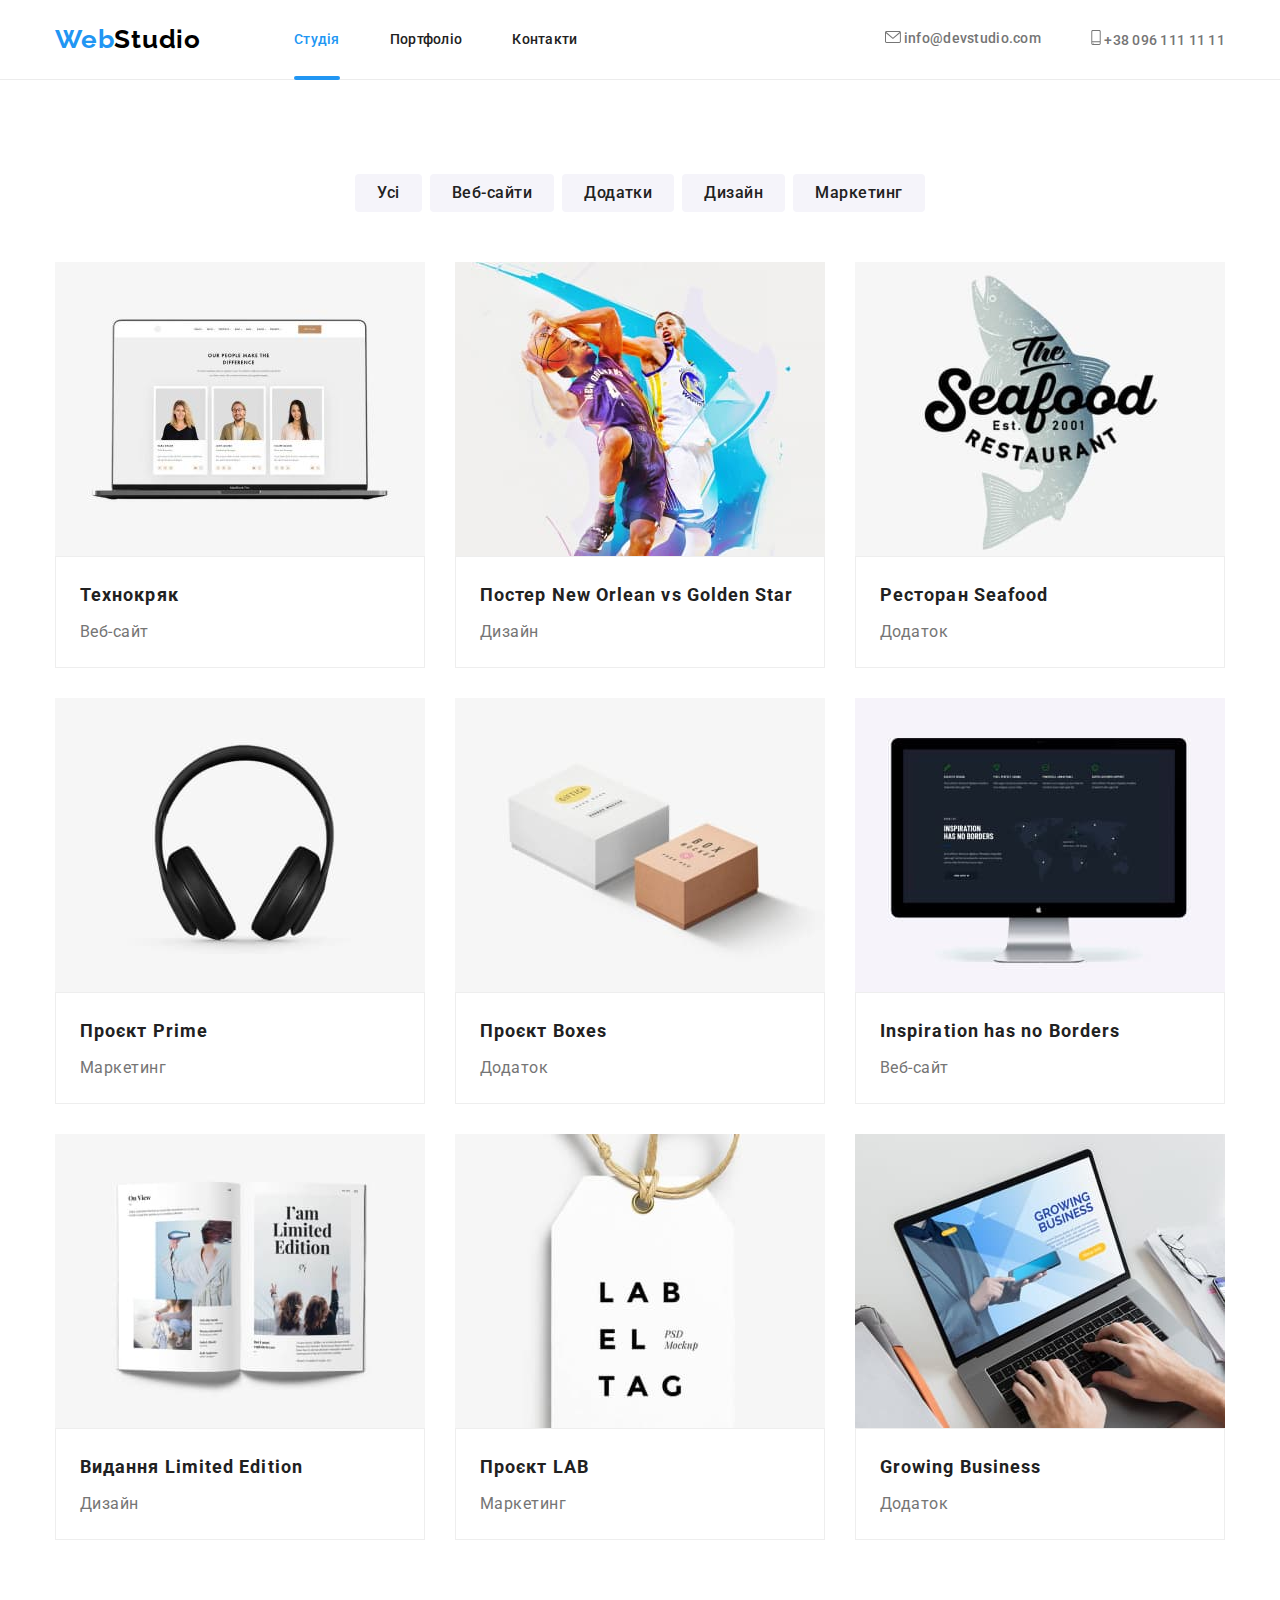
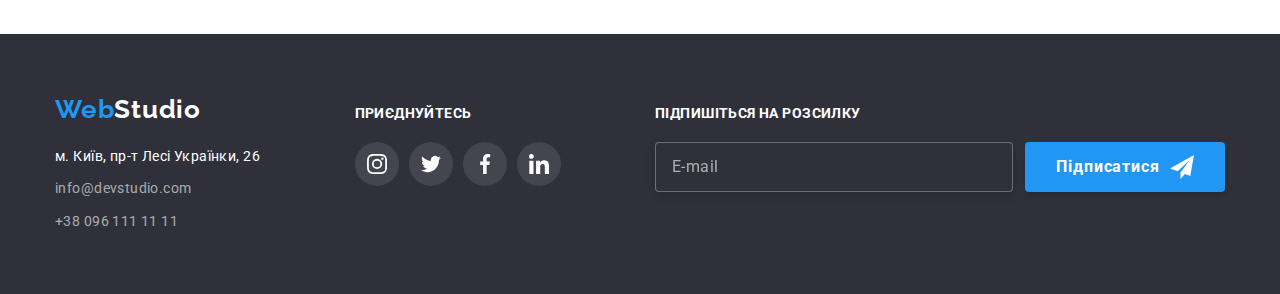
==== commit 7672f0fb: "Сломалась секция clients" ====
--- a/portfolio.html
+++ b/portfolio.html
@@ -10,27 +10,26 @@
     <link rel="preconnect" href="https://fonts.gstatic.com" crossorigin>
     <link href="https://fonts.googleapis.com/css2?family=Raleway:wght@700&family=Roboto:wght@400;500;700;900&display=swap"
         rel="stylesheet">
-    <link rel="stylesheet" href="./css/styles.css">
     <link rel="stylesheet" href="./css/main.min.css">
 </head>
 <body>
     <header class="header">
 
         <div class="container header__box">
-        <nav class="header__nav">
-            <a lang="en" class="header__logo" href="./index.html"><span class="logo">Web</span>Studio</a>
-            <ul class="nav">
-                <li>
-                    <a class="nav__link" href="./index.html">Студія</a>
-                </li>
-                <li>
-                    <a class="nav__link current" href="#">Портфоліо</a>
-                </li>
-                <li>
-                    <a class="nav__link" href="#">Контакти</a>
-                </li>
-            </ul>
-        </nav>
+            <a lang="en" class="logo header__logo" href="./index.html">Web<span class="logo-black">Studio</span></a>
+            <nav class="nav">
+                <ul class="nav__list">
+                    <li>
+                        <a class="nav__link nav__link--current" href="./index.html">Студія</a>
+                    </li>
+                    <li>
+                        <a class="nav__link" href="./portfolio.html">Портфоліо</a>
+                    </li>
+                    <li>
+                        <a class="nav__link" href="#">Контакти</a>
+                    </li>
+                </ul>
+            </nav>
         <ul class="contact">
             <li>
                 <a lang="en" class="contact__link" href="mailto:info@devstudio.com">
@@ -295,9 +294,9 @@
 
         <div class="container footer__box">
             <div>
-                <address class="footer__address">
-                    <a lang="en" class="footer__logo" href="./index.html"><span class="logo">Web</span>Studio</a>
-                    <ul class="address">
+                <a lang="en" class="logo footer__logo" href="./index.html">Web<span class="logo-white">Studio</span></a>
+                <address class="address">
+                    <ul class="address__list">
                         <li>
                             <a class="address__text" href="https://goo.gl/maps/CPtrU1FHBa2aNyZL9" target="_blank"
                                 rel="noopener noreferrer nofollow">
@@ -314,41 +313,41 @@
                 </address>
             </div>
         
-            <div class="footer-box">
-                <b class="footer-box__title">
+            <div class="footer-join">
+                <b class="footer-join__title">
                     приєднуйтесь
                 </b>
-                <ul class="footer-inner">
-                    <li>
-                        <a href="" class="footer-inner__link">
-                            <svg class="footer-inner__icon" width="20" height="20">
+                <ul class="footer-join__inner">
+                    <li>
+                        <a href="" class="footer-join__link">
+                            <svg class="footer-join__icon" width="20" height="20">
                                 <use href="./images/icons.svg#icon-instagram">
                                 </use>
                             </svg>
                         </a>
                     </li>
-        
-                    <li>
-                        <a href="" class="footer-inner__link">
-                            <svg class="footer-inner__icon" width="20" height="20">
+            
+                    <li>
+                        <a href="" class="footer-join__link">
+                            <svg class="footer-join__icon" width="20" height="20">
                                 <use href="./images/icons.svg#icon-twitter">
                                 </use>
                             </svg>
                         </a>
                     </li>
-        
-                    <li>
-                        <a href="" class="footer-inner__link">
-                            <svg class="footer-inner__icon" width="20" height="20">
+            
+                    <li>
+                        <a href="" class="footer-join__link">
+                            <svg class="footer-join__icon" width="20" height="20">
                                 <use href="./images/icons.svg#icon-facebook">
                                 </use>
                             </svg>
                         </a>
                     </li>
-        
-                    <li>
-                        <a href="" class="footer-inner__link">
-                            <svg class="footer-inner__icon" width="20" height="20">
+            
+                    <li>
+                        <a href="" class="footer-join__link">
+                            <svg class="footer-join__icon" width="20" height="20">
                                 <use href="./images/icons.svg#icon-linkedin">
                                 </use>
                             </svg>
@@ -359,15 +358,14 @@
 
             <div class="footer-subscription">
                 <b class="footer-subscription__text">Підпишіться на розсилку</b>
-                <form class="subscription-form">
+                <form class="footer-subscription__form">
                     <input type="email" name="mail" placeholder="E-mail" />
-                    <button class="subscription-form__button" type="submit">Підписатися
-                        <svg class="subscription-form__icon" width="24" height="24">
+                    <button class="footer-subscription__button" type="submit">Підписатися
+                        <svg class="footer-subscription__icon" width="24" height="24">
                             <use href="./images/icons.svg#icon-envelope">
                             </use>
                         </svg>
                     </button>
-            
                 </form>
             </div>
         </div>
--- a/css/main.min.css
+++ b/css/main.min.css
@@ -1 +1 @@
-body{background-color:var(--White);color:var(--primery-text-color);font-family:"Roboto",sans-serif;font-size:14px}img{display:block;max-width:100%;height:auto}li{list-style:none}.container{width:1200px;margin-left:auto;margin-right:auto;padding:0% 15px 0% 15px}h1,h2,h3,h4,ul,p{margin:0%;padding:0%}:root{--primery-text-color: #212121;--title-text-color: #757575;--acent-color: #2196F3;--White: #ffffff;--fill-icon: #AFB1B8;--secondaly: #2F303A;--timing-function: cubic-bezier(0.4, 0, 0.2, 1)}.visually-hidden{position:absolute;white-space:nowrap;width:1px;height:1px;overflow:hidden;border:none;padding:0;clip:rect(0 0 0 0);clip-path:inset(50%);margin:-1px}.footer__address{font-family:"Roboto";font-style:normal;letter-spacing:.03em}.footer__logo{font-family:"Raleway";font-weight:700;font-size:26px;line-height:1.19;letter-spacing:.03em;display:flex;margin-bottom:20px;text-decoration:none;color:var(--White)}.address{display:flex;flex-direction:column;gap:9px}.address__text{color:var(--White);line-height:1.7;text-decoration:none}.address__link{color:rgba(255,255,255,.6);line-height:1.7;text-decoration:none;transition:color 250ms var(--timing-function)}.address__link:hover,.address__link:focus{color:var(--acent-color)}.backdrop{position:fixed;top:0;left:0;width:100%;height:100%;background-color:rgba(0,0,0,.2);opacity:1;transition:opacity 250ms var(--timing-function),visibility 250ms var(--timing-function)}.backdrop.is-hidden{opacity:0;pointer-events:none;visibility:hidden}.backdrop.is-hidden .modal{transform:translate(-50%, -50%) scaleX(0.1)}.button-card{display:flex;justify-content:center;margin-bottom:50px;gap:8px;text-align:center}.button-card__item{padding:6px 22px;font-family:"Roboto";font-weight:500;font-size:16px;line-height:1.62;letter-spacing:.03em;border-radius:4px;border:none;background:#f5f4fa;color:var(--primery-text-color);transition:color 250ms var(--timing-function),background-color 250ms var(--timing-function),box-shadow 250ms var(--timing-function),filter 250ms var(--timing-function)}.button-card__item:hover,.button-card__item:focus{color:var(--White);cursor:pointer;background-color:var(--acent-color);box-shadow:0px 3px 1px rgba(0,0,0,.1),0px 1px 2px rgba(0,0,0,.08),0px 2px 2px rgba(0,0,0,.12);filter:drop-shadow(0px 4px 4px rgba(0, 0, 0, 0.25))}.card{padding-top:94px;padding-bottom:94px}.reclam{display:flex;flex-wrap:wrap;gap:30px}.reclam-link{display:block;text-decoration:none;transition:box-shadow 250ms var(--timing-function)}.reclam-link:hover{box-shadow:0px 1px 1px rgba(0,0,0,.12),0px 4px 4px rgba(0,0,0,.06),1px 4px 6px rgba(0,0,0,.16)}.reclam-backdrop{position:relative;overflow:hidden}.reclam-box{position:absolute;top:0;left:0;width:100%;height:100%;background-color:var(--acent-color);opacity:.9;transform:translateY(100%);transition:transform 250ms var(--timing-function)}.reclam-backdrop:hover::after{transform:translateY(0)}.reclam-link:hover .reclam-box{transform:translateY(0)}.reclam-text{padding:63px 24px;font-size:18px;line-height:1.55;letter-spacing:.03em;color:var(--White)}.reclam-text:hover{transform:translateY(0)}.reclam-tools{padding:20px 24px;border:1px solid #eee}.reclam-title{margin-bottom:4px;font-weight:700;font-size:18px;line-height:2;letter-spacing:.06em;color:var(--primery-text-color)}.reclam-item{font-size:16px;line-height:1.87;letter-spacing:.03em;color:var(--title-text-color)}.command{padding-top:94px;padding-bottom:94px;background:#f5f4fa}.command__title{margin-bottom:50px;font-weight:700;font-size:36px;line-height:1.16;text-align:center;letter-spacing:.03em;color:var(--primery-text-color)}.command-wrapper{display:flex;gap:30px}.command-wrapper__list{width:270px;text-align:center;background:#fff;box-shadow:0px 1px 3px rgba(0,0,0,.12),0px 1px 1px rgba(0,0,0,.14),0px 2px 1px rgba(0,0,0,.2);border-radius:0px 0px 4px 4px;border:rgba(0,0,0,0) solid 1px}.command-wrapper__box{padding:30px 32px}.command-wrapper__name{margin-bottom:10px;font-weight:500;font-size:16px;line-height:1.18;letter-spacing:.03em;color:var(--primery-text-color)}.command-wrapper__speciality{margin-bottom:16px;font-size:16px;line-height:1.18;letter-spacing:.03em;color:var(--title-text-color)}.command-socials{display:flex;gap:10px}.command-socials__link{display:flex;align-items:center;justify-content:center;width:44px;height:44px;fill:var(--fill-icon);border-radius:50%;outline:none;transition:background-color 250ms var(--timing-function),box-shadow 250ms var(--timing-function),fill 250ms var(--timing-function)}.command-socials__link:hover,.command-socials__link:focus{fill:var(--White);background-color:var(--acent-color);box-shadow:0px 4px 4px rgba(0,0,0,.25)}.command-socials__icon{width:20px;height:20px}.contact{display:flex;margin-left:auto;gap:50px}.contact__link{font-weight:500;line-height:1.14;letter-spacing:.02em;text-decoration:none;outline:none;color:var(--title-text-color);fill:currentColor;transition:color 250ms var(--timing-function)}.contact__link:hover,.contact__link:focus{color:var(--acent-color)}.clients{padding-top:94px;padding-bottom:94px}.clients__title{text-align:center;margin-bottom:50px;font-size:36px;line-height:1.16;letter-spacing:.03em;color:var(--primery-text-color)}.clients-list{display:flex;gap:30px}.clients-list__link{display:flex;align-items:center;justify-content:center;width:170px;height:92px;border:1px solid var(--fill-icon);border-radius:4px;outline:none;fill:var(--fill-icon);transition:fill 250ms var(--timing-function),border-color 250ms var(--timing-function)}.clients-list__link:hover,.clients-list__link:focus{fill:var(--acent-color);border-color:var(--acent-color)}.clients-list__icon{width:106px;height:60px}.features{padding-top:94px;padding-bottom:94px}.features__list{display:flex;gap:30px}.features__box{display:flex;align-items:center;justify-content:center;margin-bottom:30px;width:270px;height:120px;background:#f5f4fa;border-radius:4px}.features__icon{width:70px;height:70px}.features__title{margin-bottom:10px;color:var(--primery-text-color);font-weight:700;font-size:14px;line-height:1.14;letter-spacing:.03em;text-transform:uppercase}.features__item{color:var(--title-text-color);line-height:1.7;letter-spacing:.03em}.footer{padding:60px 0%;background-color:var(--secondaly)}.footer__box{display:flex;align-items:baseline;justify-content:space-between}.footer-join__title{line-height:1.14;letter-spacing:.03em;text-transform:uppercase;color:#fff}.footer-inner{display:flex;margin-top:20px;gap:10px}.footer-inner__link{display:flex;align-items:center;justify-content:center;width:44px;height:44px;border-radius:50%;outline:none;fill:#fff;background:rgba(255,255,255,.1);transition:background-color 250ms var(--timing-function)}.footer-inner__link:hover,.footer-inner__link:focus{background-color:var(--acent-color)}.footer-subscription__text{font-weight:700;line-height:1.14;letter-spacing:.03em;text-transform:uppercase;color:#fff}.subscription-form{display:flex;margin-top:20px}.subscription-form input{display:block;width:358px;height:50px;margin-right:12px;padding:15px 0 15px 16px;color:var(--White);background-color:var(--secondaly);border:1px solid rgba(255,255,255,.3);filter:drop-shadow(0px 4px 4px rgba(0, 0, 0, 0.15));border-radius:4px}.subscription-form input::placeholder{font-size:16px;line-height:1.25;letter-spacing:.03em;color:rgba(255,255,255,.6)}.subscription-form__button{position:relative;display:flex;align-items:center;justify-content:center;gap:10px;width:200px;padding:10px;font-weight:700;font-size:16px;line-height:1.87;letter-spacing:.06em;color:#fff;background-color:var(--acent-color);box-shadow:0px 4px 4px rgba(0,0,0,.15);border-radius:4px;border:none}.subscription-form__icon{fill:var(--White)}.header{padding:24px 0%;border-bottom:1px solid #ececec}.header__box{display:flex;align-items:center}.header__nav{display:flex;align-items:center}.hero{padding:200px 0%;margin-right:auto;margin-left:auto;text-align:center;height:600px;max-width:1600px;background:var(--secondaly);background-color:#c4c4c4;background-image:linear-gradient(rgba(47, 48, 58, 0.4), rgba(47, 48, 58, 0.4)),url(../images/overlay.jpg)}.hero-title{margin-right:auto;margin-left:auto;margin-bottom:30px;text-align:center;text-transform:uppercase;width:700px;font-weight:900;font-size:44px;line-height:1.36;letter-spacing:.06em;color:var(--White)}.hero-button{display:block;margin-right:auto;margin-left:auto;padding:10px 32px;font-weight:700;font-size:16px;line-height:1.87;font-family:inherit;letter-spacing:.06em;border-radius:4px;border:none;color:var(--White);background-color:var(--acent-color);transition:background-color 250ms var(--timing-function),box-shadow 250ms var(--timing-function)}.hero-button:hover,.hero-button:focus{background-color:var(--acent-color);box-shadow:0px 4px 4px rgba(0,0,0,.15);cursor:pointer}.modal{position:relative;padding:40px;top:50%;left:50%;height:581px;width:528px;background-color:#fff;box-shadow:0px 1px 3px rgba(0,0,0,.12),0px 1px 1px rgba(0,0,0,.14),0px 2px 1px rgba(0,0,0,.2);border-radius:4px;transform:translate(-50%, -50%) scaleX(1);transition:transform 250ms var(--timing-function)}.modal__button{position:absolute;display:flex;justify-content:center;align-items:center;top:8px;right:8px;padding:9px 9px 10px 10px;width:30px;height:30px;cursor:pointer;border:1px solid rgba(0,0,0,.1);border-radius:50%;outline:none;background-color:#fff;transition:fill 250ms var(--timing-function)}.modal__button:hover,.modal__button:focus{fill:var(--acent-color)}.modal__icon{width:11px;height:11px;filter:drop-shadow(0px 4px 4px rgba(0, 0, 0, 0.25))}.form-checkbox{display:flex;justify-content:center;margin-bottom:30px}.form-checkbox__label{display:flex;align-items:center;gap:8px;line-height:1.7;letter-spacing:.03em;color:var(--title-text-color)}.form-checkbox__input{-webkit-appearance:none;-moz-appearance:none;appearance:none;position:absolute}.form-checkbox__border{display:flex;align-items:center;justify-content:center;width:16px;height:15px;border:2px solid var(--primery-text-color);border-radius:3px;fill:rgba(0,0,0,0)}.form-checkbox__input:checked+.form-checkbox__border{border:none;fill:var(--White);background-color:var(--acent-color)}.form-checkbox__link{color:var(--acent-color)}.form-checkbox__icon{width:11px;height:8px}.text-form{display:flex;justify-content:center;margin-bottom:12px;font-size:20px;line-height:1.15;letter-spacing:.03em}.form__wrapper{display:flex;flex-direction:column;margin-bottom:10px}.form__label{margin-bottom:4px;font-size:12px;line-height:1.16;letter-spacing:.01em;color:var(--title-text-color)}.form__box{position:relative;height:40px;fill:var(--primery-text-color)}.form__box:focus-within .form__icon{fill:var(--acent-color)}.form__input{padding:12px 12px 12px 42px;width:100%;border:1px solid rgba(33,33,33,.2);border-radius:4px;outline:none;transition:border-color 250ms var(--timing-function)}.form__input:focus{border-color:var(--acent-color)}.form__icon{position:absolute;top:50%;left:15px;transform:translateY(-50%);transition:fill 250ms var(--timing-function)}.form__end{margin-bottom:20px}.form__textarea{padding:12px 16px;height:120px;outline:none;resize:none;border:1px solid rgba(33,33,33,.2);border-radius:4px;transition:border-color 250ms var(--timing-function)}.form__textarea:focus{border-color:var(--acent-color)}.form__wrapper::placeholder{font-size:12px;line-height:1.16;letter-spacing:.01em;color:rgba(117,117,117,.5);border:1px solid rgba(33,33,33,.2);border-radius:4px}.form-button{display:flex;margin-left:auto;margin-right:auto;padding:10px 52px;font-weight:700;font-size:16px;line-height:1.87;letter-spacing:.06em;color:var(--White);background-color:var(--acent-color);box-shadow:0px 4px 4px rgba(0,0,0,.15);border-radius:4px;cursor:pointer;border:none}.nav{display:flex;margin-left:93px;gap:50px}.nav__link{position:relative;font-weight:500;line-height:1.14;letter-spacing:.02em;text-decoration:none;outline:none;color:var(--primery-text-color);transition:color 250ms var(--timing-function)}.nav__link:hover,.nav__link--current,.nav__link:focus{color:var(--acent-color)}.nav__link--current::after{content:"";position:absolute;display:block;margin-top:28px;width:100%;height:4px;border-radius:2px;background-color:var(--acent-color);transition:opacity 250ms var(--timing-function)}.work{padding-bottom:94px}.work__title{margin-bottom:50px;text-align:center;color:var(--primery-text-color);font-weight:700;font-size:36px;line-height:1.16;letter-spacing:.03em}.work__list{display:flex;gap:30px}.work__box{position:relative;display:flex;align-items:flex-end;justify-content:center}.work__element{position:absolute;width:370px;padding:27px 107px;border:none;font-weight:700;line-height:1.14;letter-spacing:.03em;text-transform:uppercase;white-space:nowrap;background:rgba(47,48,58,.8);color:#fff}/*# sourceMappingURL=main.min.css.map */+body{background-color:var(--White);color:var(--primery-text-color);font-family:"Roboto",sans-serif;font-size:14px}img{display:block;max-width:100%;height:auto}li{list-style:none}.container{width:1200px;margin-left:auto;margin-right:auto;padding:0% 15px 0% 15px}h1,h2,h3,h4,ul,p{margin:0%;padding:0%}.visually-hidden{position:absolute;white-space:nowrap;width:1px;height:1px;overflow:hidden;border:none;padding:0;clip:rect(0 0 0 0);clip-path:inset(50%);margin:-1px}.address{font-family:"Roboto";font-style:normal;letter-spacing:.03em}.address__list{display:flex;flex-direction:column;gap:9px}.address__text{color:#fff;line-height:1.7;text-decoration:none}.address__link{color:rgba(255,255,255,.6);line-height:1.7;text-decoration:none;transition:color 250ms cubic-bezier(0.4, 0, 0.2, 1)}.address__link:hover,.address__link:focus{color:#2196f3}.backdrop{position:fixed;top:0;left:0;width:100%;height:100%;background-color:rgba(0,0,0,.2);opacity:1;transition:opacity 250ms cubic-bezier(0.4, 0, 0.2, 1),visibility 250ms cubic-bezier(0.4, 0, 0.2, 1)}.backdrop.is-hidden{opacity:0;pointer-events:none;visibility:hidden}.backdrop.is-hidden .modal{transform:translate(-50%, -50%) scaleX(0.1)}.button-card{display:flex;justify-content:center;margin-bottom:50px;gap:8px;text-align:center}.button-card__item{padding:6px 22px;font-family:"Roboto";font-weight:500;font-size:16px;line-height:1.62;letter-spacing:.03em;border-radius:4px;border:none;background:#f5f4fa;color:#212121;transition:color 250ms cubic-bezier(0.4, 0, 0.2, 1),background-color 250ms cubic-bezier(0.4, 0, 0.2, 1),box-shadow 250ms cubic-bezier(0.4, 0, 0.2, 1),filter 250ms cubic-bezier(0.4, 0, 0.2, 1)}.button-card__item:hover,.button-card__item:focus{color:#fff;cursor:pointer;background-color:#2196f3;box-shadow:0px 3px 1px rgba(0,0,0,.1),0px 1px 2px rgba(0,0,0,.08),0px 2px 2px rgba(0,0,0,.12);filter:drop-shadow(0px 4px 4px rgba(0, 0, 0, 0.25))}.card{padding-top:94px;padding-bottom:94px}.reclam{display:flex;flex-wrap:wrap;gap:30px}.reclam-link{display:block;text-decoration:none;transition:box-shadow 250ms cubic-bezier(0.4, 0, 0.2, 1)}.reclam-link:hover{box-shadow:0px 1px 1px rgba(0,0,0,.12),0px 4px 4px rgba(0,0,0,.06),1px 4px 6px rgba(0,0,0,.16)}.reclam-backdrop{position:relative;overflow:hidden}.reclam-box{position:absolute;top:0;left:0;width:100%;height:100%;background-color:#2196f3;opacity:.9;transform:translateY(100%);transition:transform 250ms cubic-bezier(0.4, 0, 0.2, 1)}.reclam-backdrop:hover::after{transform:translateY(0)}.reclam-link:hover .reclam-box{transform:translateY(0)}.reclam-text{padding:63px 24px;font-size:18px;line-height:1.55;letter-spacing:.03em;color:#fff}.reclam-text:hover{transform:translateY(0)}.reclam-tools{padding:20px 24px;border:1px solid #eee}.reclam-title{margin-bottom:4px;font-weight:700;font-size:18px;line-height:2;letter-spacing:.06em;color:#212121}.reclam-item{font-size:16px;line-height:1.87;letter-spacing:.03em;color:#757575}.command{padding-top:94px;padding-bottom:94px;background:#f5f4fa}.command__title{margin-bottom:50px;font-weight:700;font-size:36px;line-height:1.16;text-align:center;letter-spacing:.03em;color:#212121}.command-wrapper{display:flex;gap:30px}.command-wrapper__list{width:270px;text-align:center;background:#fff;box-shadow:0px 1px 3px rgba(0,0,0,.12),0px 1px 1px rgba(0,0,0,.14),0px 2px 1px rgba(0,0,0,.2);border-radius:0px 0px 4px 4px;border:rgba(0,0,0,0) solid 1px}.command-wrapper__box{padding:30px 32px}.command-wrapper__name{margin-bottom:10px;font-weight:500;font-size:16px;line-height:1.18;letter-spacing:.03em;color:#212121}.command-wrapper__speciality{margin-bottom:16px;font-size:16px;line-height:1.18;letter-spacing:.03em;color:#757575}.command-socials{display:flex;gap:10px}.command-socials__link{display:flex;align-items:center;justify-content:center;width:44px;height:44px;fill:#afb1b8;border-radius:50%;outline:none;transition:background-color 250ms cubic-bezier(0.4, 0, 0.2, 1),box-shadow 250ms cubic-bezier(0.4, 0, 0.2, 1),fill 250ms cubic-bezier(0.4, 0, 0.2, 1)}.command-socials__link:hover,.command-socials__link:focus{fill:#fff;background-color:#2196f3;box-shadow:0px 4px 4px rgba(0,0,0,.25)}.command-socials__icon{width:20px;height:20px}.contact{display:flex;margin-left:auto;gap:50px}.contact__link{font-weight:500;line-height:1.14;letter-spacing:.02em;text-decoration:none;outline:none;color:#757575;fill:currentColor;transition:color 250ms cubic-bezier(0.4, 0, 0.2, 1)}.contact__link:hover,.contact__link:focus{color:#2196f3}.clients{padding-top:94px;padding-bottom:94px}.clients__title{text-align:center;margin-bottom:50px;font-size:36px;line-height:1.16;letter-spacing:.03em;color:#212121}.clients-list{display:flex;gap:30px}.clients-list__link{display:flex;align-items:center;justify-content:center;width:170px;height:92px;border:1px solid #afb1b8;border-radius:4px;outline:none;fill:#afb1b8;transition:fill 250ms cubic-bezier(0.4, 0, 0.2, 1),border-color 250ms cubic-bezier(0.4, 0, 0.2, 1)}.clients-list__link:hover,.clients-list__link:focus{fill:#2196f3;border-color:#2196f3}.clients-list__icon{width:106px;height:60px}.features{padding-top:94px;padding-bottom:94px}.features__list{display:flex;gap:30px}.features__box{display:flex;align-items:center;justify-content:center;margin-bottom:30px;width:270px;height:120px;background:#f5f4fa;border-radius:4px}.features__icon{width:70px;height:70px}.features__title{margin-bottom:10px;color:#212121;font-weight:700;font-size:14px;line-height:1.14;letter-spacing:.03em;text-transform:uppercase}.features__item{color:#757575;line-height:1.7;letter-spacing:.03em}.footer{padding:60px 0%;background-color:#2f303a}.footer .footer__box{display:flex;align-items:baseline;justify-content:space-between}.footer .footer__logo{display:flex;margin-bottom:20px}.footer-join__title{line-height:1.14;letter-spacing:.03em;text-transform:uppercase;color:#fff}.footer-join__inner{display:flex;margin-top:20px;gap:10px}.footer-join__link{display:flex;align-items:center;justify-content:center;width:44px;height:44px;border-radius:50%;outline:none;fill:#fff;background:rgba(255,255,255,.1);transition:background-color 250ms cubic-bezier(0.4, 0, 0.2, 1)}.footer-join__link:hover,.footer-join__link:focus{background-color:#2196f3}.footer-subscription__text{font-weight:700;line-height:1.14;letter-spacing:.03em;text-transform:uppercase;color:#fff}.footer-subscription__form{display:flex;margin-top:20px}.footer-subscription__form input{display:block;width:358px;height:50px;margin-right:12px;padding:15px 0 15px 16px;color:#fff;background-color:#2f303a;border:1px solid rgba(255,255,255,.3);filter:drop-shadow(0px 4px 4px rgba(0, 0, 0, 0.15));border-radius:4px}.footer-subscription__form input::placeholder{font-size:16px;line-height:1.25;letter-spacing:.03em;color:rgba(255,255,255,.6)}.footer-subscription__button{position:relative;display:flex;align-items:center;justify-content:center;gap:10px;width:200px;padding:10px;font-weight:700;font-size:16px;line-height:1.87;letter-spacing:.06em;color:#fff;background-color:#2196f3;box-shadow:0px 4px 4px rgba(0,0,0,.15);border-radius:4px;border:none}.footer-subscription__icon{fill:#fff}.header{padding:24px 0%;border-bottom:1px solid #ececec}.header .header__box{display:flex;align-items:center}.header .header__logo{margin-right:93px}.hero{padding:200px 0%;margin-right:auto;margin-left:auto;text-align:center;height:600px;max-width:1600px;background:#2f303a;background-color:#c4c4c4;background-image:linear-gradient(rgba(47, 48, 58, 0.4), rgba(47, 48, 58, 0.4)),url(../images/overlay.jpg)}.hero-title{margin-right:auto;margin-left:auto;margin-bottom:30px;text-align:center;text-transform:uppercase;width:700px;font-weight:900;font-size:44px;line-height:1.36;letter-spacing:.06em;color:#fff}.hero-button{display:block;margin-right:auto;margin-left:auto;padding:10px 32px;font-weight:700;font-size:16px;line-height:1.87;font-family:inherit;letter-spacing:.06em;border-radius:4px;border:none;color:#fff;background-color:#2196f3;transition:background-color 250ms cubic-bezier(0.4, 0, 0.2, 1),box-shadow 250ms cubic-bezier(0.4, 0, 0.2, 1)}.hero-button:hover,.hero-button:focus{background-color:#2196f3;box-shadow:0px 4px 4px rgba(0,0,0,.15);cursor:pointer}.logo{font-family:"Raleway";font-weight:700;font-size:26px;line-height:1.19;letter-spacing:.03em;text-decoration:none;color:#2196f3}.logo .logo-black{color:#000}.logo .logo-white{color:#fff}.modal{position:relative;padding:40px;top:50%;left:50%;height:581px;width:528px;background-color:#fff;box-shadow:0px 1px 3px rgba(0,0,0,.12),0px 1px 1px rgba(0,0,0,.14),0px 2px 1px rgba(0,0,0,.2);border-radius:4px;transform:translate(-50%, -50%) scaleX(1);transition:transform 250ms cubic-bezier(0.4, 0, 0.2, 1)}.modal__button{position:absolute;display:flex;justify-content:center;align-items:center;top:8px;right:8px;padding:9px 9px 10px 10px;width:30px;height:30px;cursor:pointer;border:1px solid rgba(0,0,0,.1);border-radius:50%;outline:none;background-color:#fff;transition:fill 250ms cubic-bezier(0.4, 0, 0.2, 1)}.modal__button:hover,.modal__button:focus{fill:#2196f3}.modal__icon{width:11px;height:11px;filter:drop-shadow(0px 4px 4px rgba(0, 0, 0, 0.25))}.form-checkbox{display:flex;justify-content:center;margin-bottom:30px}.form-checkbox__label{display:flex;align-items:center;gap:8px;line-height:1.7;letter-spacing:.03em;color:#757575}.form-checkbox__input{-webkit-appearance:none;-moz-appearance:none;appearance:none;position:absolute}.form-checkbox__border{display:flex;align-items:center;justify-content:center;width:16px;height:15px;border:2px solid #212121;border-radius:3px;fill:rgba(0,0,0,0)}.form-checkbox__input:checked+.form-checkbox__border{border:none;fill:#fff;background-color:#2196f3}.form-checkbox__link{color:#2196f3}.form-checkbox__icon{width:11px;height:8px}.text-form{display:flex;justify-content:center;margin-bottom:12px;font-size:20px;line-height:1.15;letter-spacing:.03em}.form__wrapper{display:flex;flex-direction:column;margin-bottom:10px}.form__label{margin-bottom:4px;font-size:12px;line-height:1.16;letter-spacing:.01em;color:#757575}.form__box{position:relative;height:40px;fill:#212121}.form__box:focus-within .form__icon{fill:#2196f3}.form__input{padding:12px 12px 12px 42px;width:100%;border:1px solid rgba(33,33,33,.2);border-radius:4px;outline:none;transition:border-color 250ms cubic-bezier(0.4, 0, 0.2, 1)}.form__input:focus{border-color:#2196f3}.form__icon{position:absolute;top:50%;left:15px;transform:translateY(-50%);transition:fill 250ms cubic-bezier(0.4, 0, 0.2, 1)}.form__end{margin-bottom:20px}.form__textarea{padding:12px 16px;height:120px;outline:none;resize:none;border:1px solid rgba(33,33,33,.2);border-radius:4px;transition:border-color 250ms cubic-bezier(0.4, 0, 0.2, 1)}.form__textarea:focus{border-color:#2196f3}.form__wrapper::placeholder{font-size:12px;line-height:1.16;letter-spacing:.01em;color:rgba(117,117,117,.5);border:1px solid rgba(33,33,33,.2);border-radius:4px}.form-button{display:flex;margin-left:auto;margin-right:auto;padding:10px 52px;font-weight:700;font-size:16px;line-height:1.87;letter-spacing:.06em;color:#fff;background-color:#2196f3;box-shadow:0px 4px 4px rgba(0,0,0,.15);border-radius:4px;cursor:pointer;border:none}.nav{display:flex;align-items:center}.nav__list{display:flex;gap:50px}.nav__link{position:relative;font-weight:500;line-height:1.14;letter-spacing:.02em;text-decoration:none;outline:none;color:#212121;transition:color 250ms var(--timing-function)}.nav__link:hover,.nav__link--current,.nav__link:focus{color:#2196f3}.nav__link--current::after{content:"";position:absolute;display:block;margin-top:28px;width:100%;height:4px;border-radius:2px;background-color:#2196f3;transition:opacity 250ms cubic-bezier(0.4, 0, 0.2, 1)}.work{padding-bottom:94px}.work__title{margin-bottom:50px;text-align:center;color:#212121;font-weight:700;font-size:36px;line-height:1.16;letter-spacing:.03em}.work__list{display:flex;gap:30px}.work__box{position:relative;display:flex;align-items:flex-end;justify-content:center}.work__element{position:absolute;width:370px;padding:27px 107px;border:none;font-weight:700;line-height:1.14;letter-spacing:.03em;text-transform:uppercase;white-space:nowrap;background:rgba(47,48,58,.8);color:#fff}/*# sourceMappingURL=main.min.css.map */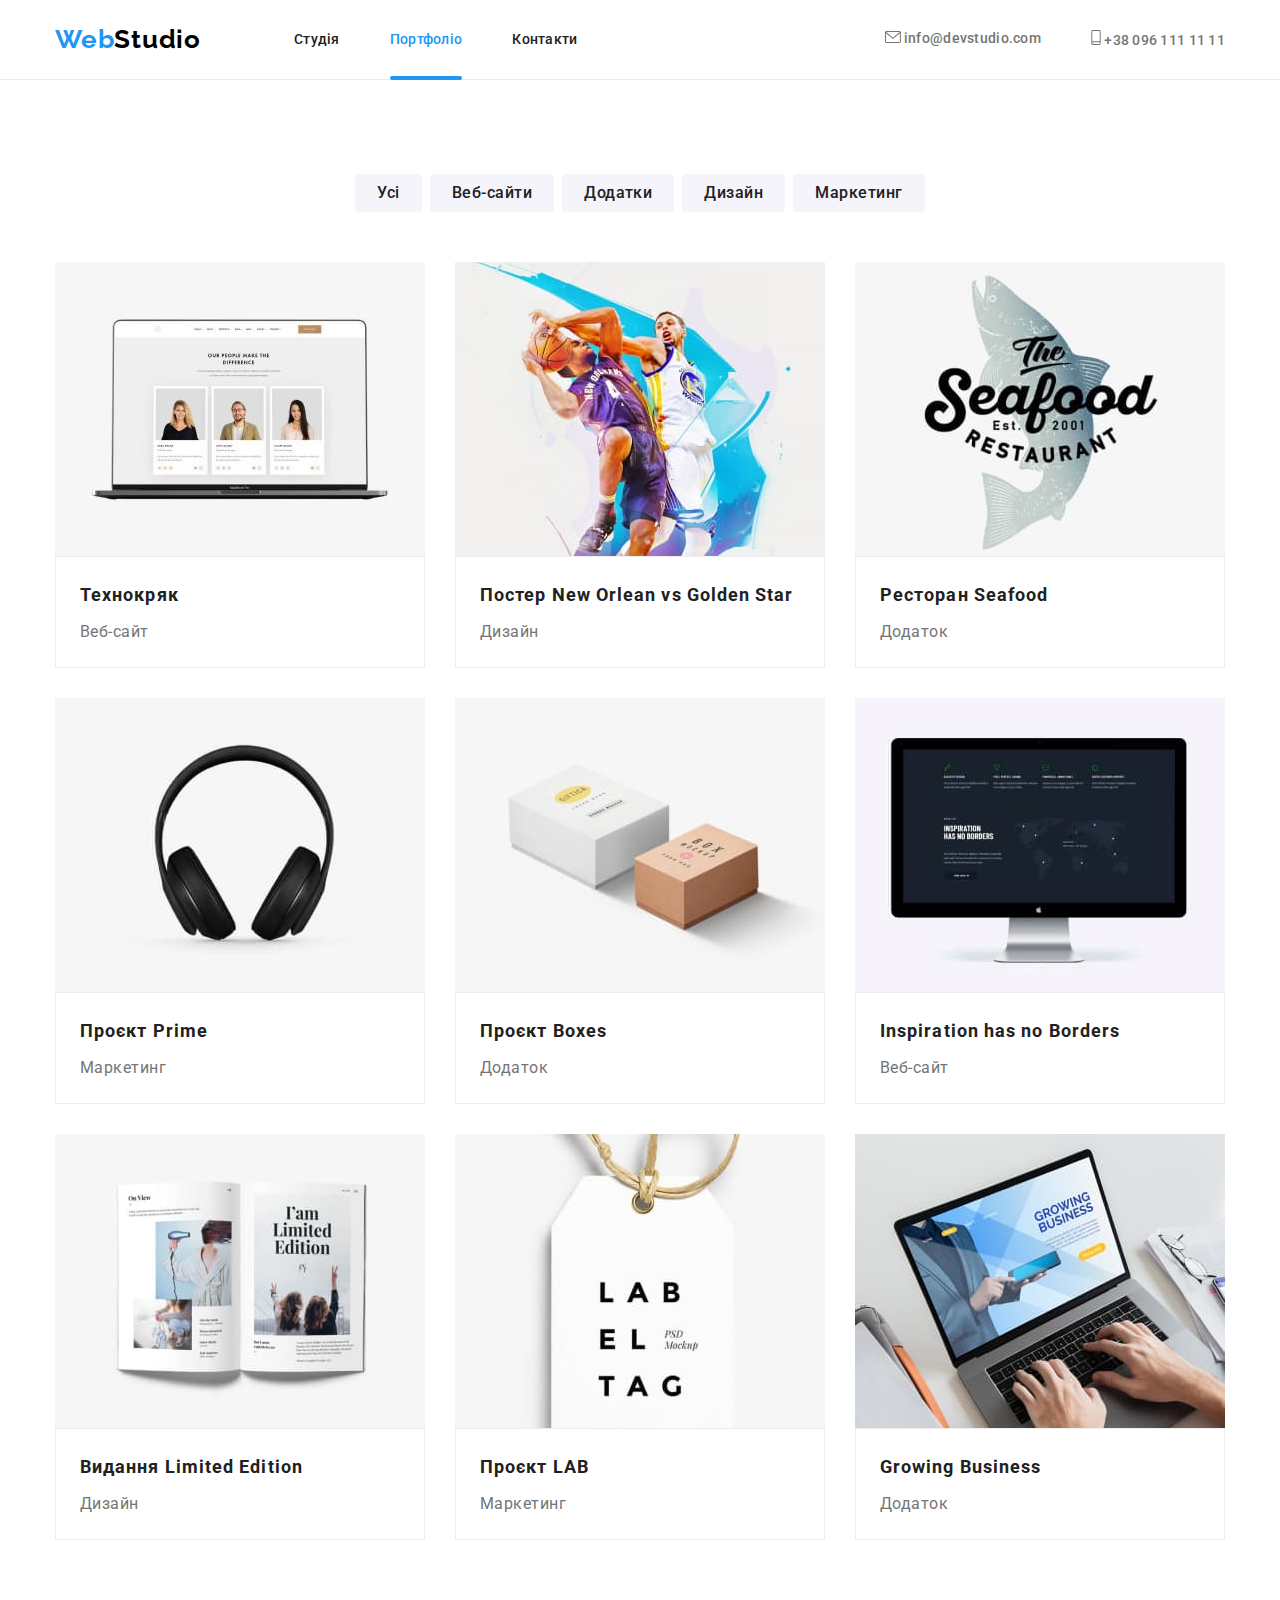
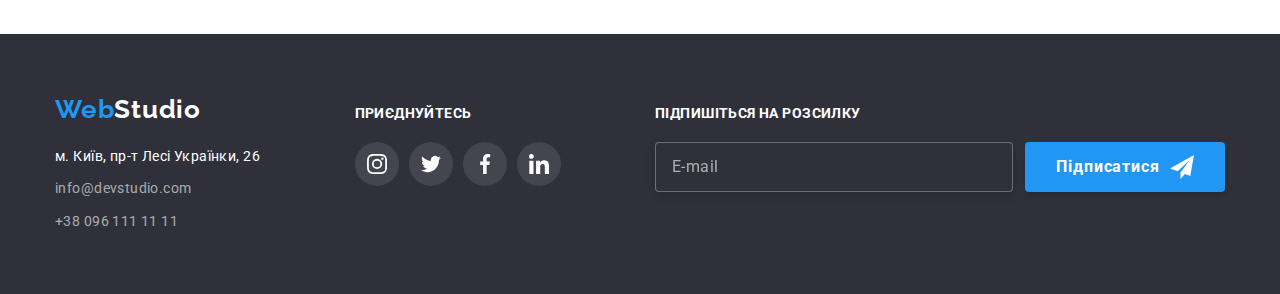
==== commit fda455fd: "Закончил ДЗ 7" ====
--- a/portfolio.html
+++ b/portfolio.html
@@ -20,10 +20,10 @@
             <nav class="nav">
                 <ul class="nav__list">
                     <li>
-                        <a class="nav__link nav__link--current" href="./index.html">Студія</a>
-                    </li>
-                    <li>
-                        <a class="nav__link" href="./portfolio.html">Портфоліо</a>
+                        <a class="nav__link" href="./index.html">Студія</a>
+                    </li>
+                    <li>
+                        <a class="nav__link nav__link--current" href="./portfolio.html">Портфоліо</a>
                     </li>
                     <li>
                         <a class="nav__link" href="#">Контакти</a>
--- a/css/main.min.css
+++ b/css/main.min.css
@@ -1 +1 @@
-body{background-color:var(--White);color:var(--primery-text-color);font-family:"Roboto",sans-serif;font-size:14px}img{display:block;max-width:100%;height:auto}li{list-style:none}.container{width:1200px;margin-left:auto;margin-right:auto;padding:0% 15px 0% 15px}h1,h2,h3,h4,ul,p{margin:0%;padding:0%}.visually-hidden{position:absolute;white-space:nowrap;width:1px;height:1px;overflow:hidden;border:none;padding:0;clip:rect(0 0 0 0);clip-path:inset(50%);margin:-1px}.address{font-family:"Roboto";font-style:normal;letter-spacing:.03em}.address__list{display:flex;flex-direction:column;gap:9px}.address__text{color:#fff;line-height:1.7;text-decoration:none}.address__link{color:rgba(255,255,255,.6);line-height:1.7;text-decoration:none;transition:color 250ms cubic-bezier(0.4, 0, 0.2, 1)}.address__link:hover,.address__link:focus{color:#2196f3}.backdrop{position:fixed;top:0;left:0;width:100%;height:100%;background-color:rgba(0,0,0,.2);opacity:1;transition:opacity 250ms cubic-bezier(0.4, 0, 0.2, 1),visibility 250ms cubic-bezier(0.4, 0, 0.2, 1)}.backdrop.is-hidden{opacity:0;pointer-events:none;visibility:hidden}.backdrop.is-hidden .modal{transform:translate(-50%, -50%) scaleX(0.1)}.button-card{display:flex;justify-content:center;margin-bottom:50px;gap:8px;text-align:center}.button-card__item{padding:6px 22px;font-family:"Roboto";font-weight:500;font-size:16px;line-height:1.62;letter-spacing:.03em;border-radius:4px;border:none;background:#f5f4fa;color:#212121;transition:color 250ms cubic-bezier(0.4, 0, 0.2, 1),background-color 250ms cubic-bezier(0.4, 0, 0.2, 1),box-shadow 250ms cubic-bezier(0.4, 0, 0.2, 1),filter 250ms cubic-bezier(0.4, 0, 0.2, 1)}.button-card__item:hover,.button-card__item:focus{color:#fff;cursor:pointer;background-color:#2196f3;box-shadow:0px 3px 1px rgba(0,0,0,.1),0px 1px 2px rgba(0,0,0,.08),0px 2px 2px rgba(0,0,0,.12);filter:drop-shadow(0px 4px 4px rgba(0, 0, 0, 0.25))}.card{padding-top:94px;padding-bottom:94px}.reclam{display:flex;flex-wrap:wrap;gap:30px}.reclam-link{display:block;text-decoration:none;transition:box-shadow 250ms cubic-bezier(0.4, 0, 0.2, 1)}.reclam-link:hover{box-shadow:0px 1px 1px rgba(0,0,0,.12),0px 4px 4px rgba(0,0,0,.06),1px 4px 6px rgba(0,0,0,.16)}.reclam-backdrop{position:relative;overflow:hidden}.reclam-box{position:absolute;top:0;left:0;width:100%;height:100%;background-color:#2196f3;opacity:.9;transform:translateY(100%);transition:transform 250ms cubic-bezier(0.4, 0, 0.2, 1)}.reclam-backdrop:hover::after{transform:translateY(0)}.reclam-link:hover .reclam-box{transform:translateY(0)}.reclam-text{padding:63px 24px;font-size:18px;line-height:1.55;letter-spacing:.03em;color:#fff}.reclam-text:hover{transform:translateY(0)}.reclam-tools{padding:20px 24px;border:1px solid #eee}.reclam-title{margin-bottom:4px;font-weight:700;font-size:18px;line-height:2;letter-spacing:.06em;color:#212121}.reclam-item{font-size:16px;line-height:1.87;letter-spacing:.03em;color:#757575}.command{padding-top:94px;padding-bottom:94px;background:#f5f4fa}.command__title{margin-bottom:50px;font-weight:700;font-size:36px;line-height:1.16;text-align:center;letter-spacing:.03em;color:#212121}.command-wrapper{display:flex;gap:30px}.command-wrapper__list{width:270px;text-align:center;background:#fff;box-shadow:0px 1px 3px rgba(0,0,0,.12),0px 1px 1px rgba(0,0,0,.14),0px 2px 1px rgba(0,0,0,.2);border-radius:0px 0px 4px 4px;border:rgba(0,0,0,0) solid 1px}.command-wrapper__box{padding:30px 32px}.command-wrapper__name{margin-bottom:10px;font-weight:500;font-size:16px;line-height:1.18;letter-spacing:.03em;color:#212121}.command-wrapper__speciality{margin-bottom:16px;font-size:16px;line-height:1.18;letter-spacing:.03em;color:#757575}.command-socials{display:flex;gap:10px}.command-socials__link{display:flex;align-items:center;justify-content:center;width:44px;height:44px;fill:#afb1b8;border-radius:50%;outline:none;transition:background-color 250ms cubic-bezier(0.4, 0, 0.2, 1),box-shadow 250ms cubic-bezier(0.4, 0, 0.2, 1),fill 250ms cubic-bezier(0.4, 0, 0.2, 1)}.command-socials__link:hover,.command-socials__link:focus{fill:#fff;background-color:#2196f3;box-shadow:0px 4px 4px rgba(0,0,0,.25)}.command-socials__icon{width:20px;height:20px}.contact{display:flex;margin-left:auto;gap:50px}.contact__link{font-weight:500;line-height:1.14;letter-spacing:.02em;text-decoration:none;outline:none;color:#757575;fill:currentColor;transition:color 250ms cubic-bezier(0.4, 0, 0.2, 1)}.contact__link:hover,.contact__link:focus{color:#2196f3}.clients{padding-top:94px;padding-bottom:94px}.clients__title{text-align:center;margin-bottom:50px;font-size:36px;line-height:1.16;letter-spacing:.03em;color:#212121}.clients-list{display:flex;gap:30px}.clients-list__link{display:flex;align-items:center;justify-content:center;width:170px;height:92px;border:1px solid #afb1b8;border-radius:4px;outline:none;fill:#afb1b8;transition:fill 250ms cubic-bezier(0.4, 0, 0.2, 1),border-color 250ms cubic-bezier(0.4, 0, 0.2, 1)}.clients-list__link:hover,.clients-list__link:focus{fill:#2196f3;border-color:#2196f3}.clients-list__icon{width:106px;height:60px}.features{padding-top:94px;padding-bottom:94px}.features__list{display:flex;gap:30px}.features__box{display:flex;align-items:center;justify-content:center;margin-bottom:30px;width:270px;height:120px;background:#f5f4fa;border-radius:4px}.features__icon{width:70px;height:70px}.features__title{margin-bottom:10px;color:#212121;font-weight:700;font-size:14px;line-height:1.14;letter-spacing:.03em;text-transform:uppercase}.features__item{color:#757575;line-height:1.7;letter-spacing:.03em}.footer{padding:60px 0%;background-color:#2f303a}.footer .footer__box{display:flex;align-items:baseline;justify-content:space-between}.footer .footer__logo{display:flex;margin-bottom:20px}.footer-join__title{line-height:1.14;letter-spacing:.03em;text-transform:uppercase;color:#fff}.footer-join__inner{display:flex;margin-top:20px;gap:10px}.footer-join__link{display:flex;align-items:center;justify-content:center;width:44px;height:44px;border-radius:50%;outline:none;fill:#fff;background:rgba(255,255,255,.1);transition:background-color 250ms cubic-bezier(0.4, 0, 0.2, 1)}.footer-join__link:hover,.footer-join__link:focus{background-color:#2196f3}.footer-subscription__text{font-weight:700;line-height:1.14;letter-spacing:.03em;text-transform:uppercase;color:#fff}.footer-subscription__form{display:flex;margin-top:20px}.footer-subscription__form input{display:block;width:358px;height:50px;margin-right:12px;padding:15px 0 15px 16px;color:#fff;background-color:#2f303a;border:1px solid rgba(255,255,255,.3);filter:drop-shadow(0px 4px 4px rgba(0, 0, 0, 0.15));border-radius:4px}.footer-subscription__form input::placeholder{font-size:16px;line-height:1.25;letter-spacing:.03em;color:rgba(255,255,255,.6)}.footer-subscription__button{position:relative;display:flex;align-items:center;justify-content:center;gap:10px;width:200px;padding:10px;font-weight:700;font-size:16px;line-height:1.87;letter-spacing:.06em;color:#fff;background-color:#2196f3;box-shadow:0px 4px 4px rgba(0,0,0,.15);border-radius:4px;border:none}.footer-subscription__icon{fill:#fff}.header{padding:24px 0%;border-bottom:1px solid #ececec}.header .header__box{display:flex;align-items:center}.header .header__logo{margin-right:93px}.hero{padding:200px 0%;margin-right:auto;margin-left:auto;text-align:center;height:600px;max-width:1600px;background:#2f303a;background-color:#c4c4c4;background-image:linear-gradient(rgba(47, 48, 58, 0.4), rgba(47, 48, 58, 0.4)),url(../images/overlay.jpg)}.hero-title{margin-right:auto;margin-left:auto;margin-bottom:30px;text-align:center;text-transform:uppercase;width:700px;font-weight:900;font-size:44px;line-height:1.36;letter-spacing:.06em;color:#fff}.hero-button{display:block;margin-right:auto;margin-left:auto;padding:10px 32px;font-weight:700;font-size:16px;line-height:1.87;font-family:inherit;letter-spacing:.06em;border-radius:4px;border:none;color:#fff;background-color:#2196f3;transition:background-color 250ms cubic-bezier(0.4, 0, 0.2, 1),box-shadow 250ms cubic-bezier(0.4, 0, 0.2, 1)}.hero-button:hover,.hero-button:focus{background-color:#2196f3;box-shadow:0px 4px 4px rgba(0,0,0,.15);cursor:pointer}.logo{font-family:"Raleway";font-weight:700;font-size:26px;line-height:1.19;letter-spacing:.03em;text-decoration:none;color:#2196f3}.logo .logo-black{color:#000}.logo .logo-white{color:#fff}.modal{position:relative;padding:40px;top:50%;left:50%;height:581px;width:528px;background-color:#fff;box-shadow:0px 1px 3px rgba(0,0,0,.12),0px 1px 1px rgba(0,0,0,.14),0px 2px 1px rgba(0,0,0,.2);border-radius:4px;transform:translate(-50%, -50%) scaleX(1);transition:transform 250ms cubic-bezier(0.4, 0, 0.2, 1)}.modal__button{position:absolute;display:flex;justify-content:center;align-items:center;top:8px;right:8px;padding:9px 9px 10px 10px;width:30px;height:30px;cursor:pointer;border:1px solid rgba(0,0,0,.1);border-radius:50%;outline:none;background-color:#fff;transition:fill 250ms cubic-bezier(0.4, 0, 0.2, 1)}.modal__button:hover,.modal__button:focus{fill:#2196f3}.modal__icon{width:11px;height:11px;filter:drop-shadow(0px 4px 4px rgba(0, 0, 0, 0.25))}.form-checkbox{display:flex;justify-content:center;margin-bottom:30px}.form-checkbox__label{display:flex;align-items:center;gap:8px;line-height:1.7;letter-spacing:.03em;color:#757575}.form-checkbox__input{-webkit-appearance:none;-moz-appearance:none;appearance:none;position:absolute}.form-checkbox__border{display:flex;align-items:center;justify-content:center;width:16px;height:15px;border:2px solid #212121;border-radius:3px;fill:rgba(0,0,0,0)}.form-checkbox__input:checked+.form-checkbox__border{border:none;fill:#fff;background-color:#2196f3}.form-checkbox__link{color:#2196f3}.form-checkbox__icon{width:11px;height:8px}.text-form{display:flex;justify-content:center;margin-bottom:12px;font-size:20px;line-height:1.15;letter-spacing:.03em}.form__wrapper{display:flex;flex-direction:column;margin-bottom:10px}.form__label{margin-bottom:4px;font-size:12px;line-height:1.16;letter-spacing:.01em;color:#757575}.form__box{position:relative;height:40px;fill:#212121}.form__box:focus-within .form__icon{fill:#2196f3}.form__input{padding:12px 12px 12px 42px;width:100%;border:1px solid rgba(33,33,33,.2);border-radius:4px;outline:none;transition:border-color 250ms cubic-bezier(0.4, 0, 0.2, 1)}.form__input:focus{border-color:#2196f3}.form__icon{position:absolute;top:50%;left:15px;transform:translateY(-50%);transition:fill 250ms cubic-bezier(0.4, 0, 0.2, 1)}.form__end{margin-bottom:20px}.form__textarea{padding:12px 16px;height:120px;outline:none;resize:none;border:1px solid rgba(33,33,33,.2);border-radius:4px;transition:border-color 250ms cubic-bezier(0.4, 0, 0.2, 1)}.form__textarea:focus{border-color:#2196f3}.form__wrapper::placeholder{font-size:12px;line-height:1.16;letter-spacing:.01em;color:rgba(117,117,117,.5);border:1px solid rgba(33,33,33,.2);border-radius:4px}.form-button{display:flex;margin-left:auto;margin-right:auto;padding:10px 52px;font-weight:700;font-size:16px;line-height:1.87;letter-spacing:.06em;color:#fff;background-color:#2196f3;box-shadow:0px 4px 4px rgba(0,0,0,.15);border-radius:4px;cursor:pointer;border:none}.nav{display:flex;align-items:center}.nav__list{display:flex;gap:50px}.nav__link{position:relative;font-weight:500;line-height:1.14;letter-spacing:.02em;text-decoration:none;outline:none;color:#212121;transition:color 250ms var(--timing-function)}.nav__link:hover,.nav__link--current,.nav__link:focus{color:#2196f3}.nav__link--current::after{content:"";position:absolute;display:block;margin-top:28px;width:100%;height:4px;border-radius:2px;background-color:#2196f3;transition:opacity 250ms cubic-bezier(0.4, 0, 0.2, 1)}.work{padding-bottom:94px}.work__title{margin-bottom:50px;text-align:center;color:#212121;font-weight:700;font-size:36px;line-height:1.16;letter-spacing:.03em}.work__list{display:flex;gap:30px}.work__box{position:relative;display:flex;align-items:flex-end;justify-content:center}.work__element{position:absolute;width:370px;padding:27px 107px;border:none;font-weight:700;line-height:1.14;letter-spacing:.03em;text-transform:uppercase;white-space:nowrap;background:rgba(47,48,58,.8);color:#fff}/*# sourceMappingURL=main.min.css.map */+:root{--primery-text-color: #212121;--title-text-color: #757575;--accent-color: #2196F3;--white: #ffffff;--fill-icon: #AFB1B8;--secondaly: #2F303A;--timing-function: cubic-bezier(0.4, 0, 0.2, 1)}body{background-color:var(--white);color:var(--primery-text-color);font-family:"Roboto",sans-serif;font-size:14px}img{display:block;max-width:100%;height:auto}li{list-style:none}.container{width:1200px;margin-left:auto;margin-right:auto;padding:0% 15px 0% 15px}h1,h2,h3,h4,ul,p{margin:0%;padding:0%}.visually-hidden{position:absolute;white-space:nowrap;width:1px;height:1px;overflow:hidden;border:none;padding:0;clip:rect(0 0 0 0);clip-path:inset(50%);margin:-1px}.address{font-family:"Roboto";font-style:normal;letter-spacing:.03em}.address__list{display:flex;flex-direction:column;gap:9px}.address__text{color:var(--white);line-height:1.7;text-decoration:none}.address__link{color:rgba(255,255,255,.6);line-height:1.7;text-decoration:none;transition:color 250ms var(--timing-function)}.address__link:hover,.address__link:focus{color:var(--accent-color)}.backdrop{position:fixed;top:0;left:0;width:100%;height:100%;background-color:rgba(0,0,0,.2);opacity:1;transition:opacity 250ms var(--timing-function),visibility 250ms var(--timing-function)}.backdrop.is-hidden{opacity:0;pointer-events:none;visibility:hidden}.backdrop.is-hidden .modal{transform:translate(-50%, -50%) scaleX(0.1)}.button-card{display:flex;justify-content:center;margin-bottom:50px;gap:8px;text-align:center}.button-card__item{padding:6px 22px;font-family:"Roboto";font-weight:500;font-size:16px;line-height:1.62;letter-spacing:.03em;border-radius:4px;border:none;background:#f5f4fa;color:var(--primery-text-color);transition:color 250ms var(--timing-function),background-color 250ms var(--timing-function),box-shadow 250ms var(--timing-function),filter 250ms var(--timing-function)}.button-card__item:hover,.button-card__item:focus{color:var(--white);cursor:pointer;background-color:var(--accent-color);box-shadow:0px 3px 1px rgba(0,0,0,.1),0px 1px 2px rgba(0,0,0,.08),0px 2px 2px rgba(0,0,0,.12);filter:drop-shadow(0px 4px 4px rgba(0, 0, 0, 0.25))}.card{padding-top:94px;padding-bottom:94px}.reclam{display:flex;flex-wrap:wrap;gap:30px}.reclam-link{display:block;text-decoration:none;transition:box-shadow 250ms var(--timing-function)}.reclam-link:hover{box-shadow:0px 1px 1px rgba(0,0,0,.12),0px 4px 4px rgba(0,0,0,.06),1px 4px 6px rgba(0,0,0,.16)}.reclam-backdrop{position:relative;overflow:hidden}.reclam-box{position:absolute;top:0;left:0;width:100%;height:100%;background-color:var(--accent-color);opacity:.9;transform:translateY(100%);transition:transform 250ms var(--timing-function)}.reclam-backdrop:hover::after{transform:translateY(0)}.reclam-link:hover .reclam-box{transform:translateY(0)}.reclam-text{padding:63px 24px;font-size:18px;line-height:1.55;letter-spacing:.03em;color:var(--white)}.reclam-text:hover{transform:translateY(0)}.reclam-tools{padding:20px 24px;border:1px solid #eee}.reclam-title{margin-bottom:4px;font-weight:700;font-size:18px;line-height:2;letter-spacing:.06em;color:var(--primery-text-color)}.reclam-item{font-size:16px;line-height:1.87;letter-spacing:.03em;color:var(--title-text-color)}.command{padding-top:94px;padding-bottom:94px;background:#f5f4fa}.command__title{margin-bottom:50px;font-weight:700;font-size:36px;line-height:1.16;text-align:center;letter-spacing:.03em;color:var(--primery-text-color)}.command-wrapper{display:flex;gap:30px}.command-wrapper__list{width:270px;text-align:center;background:#fff;box-shadow:0px 1px 3px rgba(0,0,0,.12),0px 1px 1px rgba(0,0,0,.14),0px 2px 1px rgba(0,0,0,.2);border-radius:0px 0px 4px 4px;border:rgba(0,0,0,0) solid 1px}.command-wrapper__box{padding:30px 32px}.command-wrapper__name{margin-bottom:10px;font-weight:500;font-size:16px;line-height:1.18;letter-spacing:.03em;color:var(--primery-text-color)}.command-wrapper__speciality{margin-bottom:16px;font-size:16px;line-height:1.18;letter-spacing:.03em;color:var(--title-text-color)}.command-socials{display:flex;gap:10px}.command-socials__link{display:flex;align-items:center;justify-content:center;width:44px;height:44px;fill:var(--fill-icon);border-radius:50%;outline:none;transition:background-color 250ms var(--timing-function),box-shadow 250ms var(--timing-function),fill 250ms var(--timing-function)}.command-socials__link:hover,.command-socials__link:focus{fill:var(--white);background-color:var(--accent-color);box-shadow:0px 4px 4px rgba(0,0,0,.25)}.command-socials__icon{width:20px;height:20px}.contact{display:flex;margin-left:auto;gap:50px}.contact__link{font-weight:500;line-height:1.14;letter-spacing:.02em;text-decoration:none;outline:none;color:var(--title-text-color);fill:currentColor;transition:color 250ms var(--timing-function)}.contact__link:hover,.contact__link:focus{color:var(--accent-color)}.clients{padding-top:94px;padding-bottom:94px}.clients__title{text-align:center;margin-bottom:50px;font-size:36px;line-height:1.16;letter-spacing:.03em;color:var(--primery-text-color)}.clients__list{display:flex;gap:30px}.clients__link{display:flex;align-items:center;justify-content:center;width:170px;height:92px;border:1px solid var(--fill-icon);border-radius:4px;outline:none;fill:var(--fill-icon);transition:fill 250ms var(--timing-function),border-color 250ms var(--timing-function)}.clients__link:hover,.clients__link:focus{fill:var(--accent-color);border-color:var(--accent-color)}.clients__icon{width:106px;height:60px}.features{padding-top:94px;padding-bottom:94px}.features__list{display:flex;gap:30px}.features__box{display:flex;align-items:center;justify-content:center;margin-bottom:30px;width:270px;height:120px;background:#f5f4fa;border-radius:4px}.features__icon{width:70px;height:70px}.features__title{margin-bottom:10px;color:var(--primery-text-color);font-weight:700;font-size:14px;line-height:1.14;letter-spacing:.03em;text-transform:uppercase}.features__item{color:var(--title-text-color);line-height:1.7;letter-spacing:.03em}.footer{padding:60px 0%;background-color:var(--secondaly)}.footer .footer__box{display:flex;align-items:baseline;justify-content:space-between}.footer .footer__logo{display:flex;margin-bottom:20px}.footer-join__title{line-height:1.14;letter-spacing:.03em;text-transform:uppercase;color:var(--white)}.footer-join__inner{display:flex;margin-top:20px;gap:10px}.footer-join__link{display:flex;align-items:center;justify-content:center;width:44px;height:44px;border-radius:50%;outline:none;fill:var(--white);background:rgba(255,255,255,.1);transition:background-color 250ms var(--timing-function)}.footer-join__link:hover,.footer-join__link:focus{background-color:var(--accent-color)}.footer-subscription__text{font-weight:700;line-height:1.14;letter-spacing:.03em;text-transform:uppercase;color:var(--white)}.footer-subscription__form{display:flex;margin-top:20px}.footer-subscription__form input{display:block;width:358px;height:50px;margin-right:12px;padding:15px 0 15px 16px;color:var(--white);background-color:var(--secondaly);border:1px solid rgba(255,255,255,.3);filter:drop-shadow(0px 4px 4px rgba(0, 0, 0, 0.15));border-radius:4px}.footer-subscription__form input::placeholder{font-size:16px;line-height:1.25;letter-spacing:.03em;color:rgba(255,255,255,.6)}.footer-subscription__button{position:relative;display:flex;align-items:center;justify-content:center;gap:10px;width:200px;padding:10px;font-weight:700;font-size:16px;line-height:1.87;letter-spacing:.06em;color:var(--white);background-color:var(--accent-color);box-shadow:0px 4px 4px rgba(0,0,0,.15);border-radius:4px;border:none}.footer-subscription__icon{fill:var(--white)}.header{padding:24px 0%;border-bottom:1px solid #ececec}.header .header__box{display:flex;align-items:center}.header .header__logo{margin-right:93px}.hero{padding:200px 0%;margin-right:auto;margin-left:auto;text-align:center;height:600px;max-width:1600px;background:var(--secondaly);background-color:#c4c4c4;background-image:linear-gradient(rgba(47, 48, 58, 0.4), rgba(47, 48, 58, 0.4)),url(../images/overlay.jpg)}.hero-title{margin-right:auto;margin-left:auto;margin-bottom:30px;text-align:center;text-transform:uppercase;width:700px;font-weight:900;font-size:44px;line-height:1.36;letter-spacing:.06em;color:var(--white)}.hero-button{display:block;margin-right:auto;margin-left:auto;padding:10px 32px;font-weight:700;font-size:16px;line-height:1.87;font-family:inherit;letter-spacing:.06em;border-radius:4px;border:none;color:var(--white);background-color:var(--accent-color);transition:background-color 250ms var(--timing-function),box-shadow 250ms var(--timing-function)}.hero-button:hover,.hero-button:focus{background-color:var(--accent-color);box-shadow:0px 4px 4px rgba(0,0,0,.15);cursor:pointer}.logo{font-family:"Raleway";font-weight:700;font-size:26px;line-height:1.19;letter-spacing:.03em;text-decoration:none;color:var(--accent-color)}.logo .logo-black{color:#000}.logo .logo-white{color:var(--white)}.modal{position:relative;padding:40px;top:50%;left:50%;height:581px;width:528px;background-color:var(--white);box-shadow:0px 1px 3px rgba(0,0,0,.12),0px 1px 1px rgba(0,0,0,.14),0px 2px 1px rgba(0,0,0,.2);border-radius:4px;transform:translate(-50%, -50%) scaleX(1);transition:transform 250ms var(--timing-function)}.modal__button{position:absolute;display:flex;justify-content:center;align-items:center;top:8px;right:8px;padding:9px 9px 10px 10px;width:30px;height:30px;cursor:pointer;border:1px solid rgba(0,0,0,.1);border-radius:50%;outline:none;background-color:var(--white);transition:fill 250ms var(--timing-function)}.modal__button:hover,.modal__button:focus{fill:var(--accent-color)}.modal__icon{width:11px;height:11px;filter:drop-shadow(0px 4px 4px rgba(0, 0, 0, 0.25))}.form-checkbox{display:flex;justify-content:center;margin-bottom:30px}.form-checkbox__label{display:flex;align-items:center;gap:8px;line-height:1.7;letter-spacing:.03em;color:var(--title-text-color)}.form-checkbox__input{-webkit-appearance:none;-moz-appearance:none;appearance:none;position:absolute}.form-checkbox__border{display:flex;align-items:center;justify-content:center;width:16px;height:15px;border:2px solid var(--primery-text-color);border-radius:3px;fill:rgba(0,0,0,0)}.form-checkbox__input:checked+.form-checkbox__border{border:none;fill:var(--white);background-color:var(--accent-color)}.form-checkbox__link{color:var(--accent-color)}.form-checkbox__icon{width:11px;height:8px}.text-form{display:flex;justify-content:center;margin-bottom:12px;font-size:20px;line-height:1.15;letter-spacing:.03em}.form__wrapper{display:flex;flex-direction:column;margin-bottom:10px}.form__label{margin-bottom:4px;font-size:12px;line-height:1.16;letter-spacing:.01em;color:var(--title-text-color)}.form__box{position:relative;height:40px;fill:var(--primery-text-color)}.form__box:focus-within .form__icon{fill:var(--accent-color)}.form__input{padding:12px 12px 12px 42px;width:100%;border:1px solid rgba(33,33,33,.2);border-radius:4px;outline:none;transition:border-color 250ms var(--timing-function)}.form__input:focus{border-color:var(--accent-color)}.form__icon{position:absolute;top:50%;left:15px;transform:translateY(-50%);transition:fill 250ms var(--timing-function)}.form__end{margin-bottom:20px}.form__textarea{padding:12px 16px;height:120px;outline:none;resize:none;border:1px solid rgba(33,33,33,.2);border-radius:4px;transition:border-color 250ms var(--timing-function)}.form__textarea:focus{border-color:var(--accent-color)}.form__wrapper::placeholder{font-size:12px;line-height:1.16;letter-spacing:.01em;color:rgba(117,117,117,.5);border:1px solid rgba(33,33,33,.2);border-radius:4px}.form-button{display:flex;margin-left:auto;margin-right:auto;padding:10px 52px;font-weight:700;font-size:16px;line-height:1.87;letter-spacing:.06em;color:var(--white);background-color:var(--accent-color);box-shadow:0px 4px 4px rgba(0,0,0,.15);border-radius:4px;cursor:pointer;border:none}.nav{display:flex;align-items:center}.nav__list{display:flex;gap:50px}.nav__link{position:relative;font-weight:500;line-height:1.14;letter-spacing:.02em;text-decoration:none;outline:none;color:var(--primery-text-color);transition:color 250ms var(--timing-function)}.nav__link:hover,.nav__link--current,.nav__link:focus{color:var(--accent-color)}.nav__link--current::after{content:"";position:absolute;display:block;margin-top:28px;width:100%;height:4px;border-radius:2px;background-color:var(--accent-color);transition:opacity 250ms var(--timing-function)}.work{padding-bottom:94px}.work__title{margin-bottom:50px;text-align:center;color:var(--primery-text-color);font-weight:700;font-size:36px;line-height:1.16;letter-spacing:.03em}.work__list{display:flex;gap:30px}.work__box{position:relative;display:flex;align-items:flex-end;justify-content:center}.work__element{position:absolute;width:370px;padding:27px 107px;border:none;font-weight:700;line-height:1.14;letter-spacing:.03em;text-transform:uppercase;white-space:nowrap;background:rgba(47,48,58,.8);color:var(--white)}/*# sourceMappingURL=main.min.css.map */